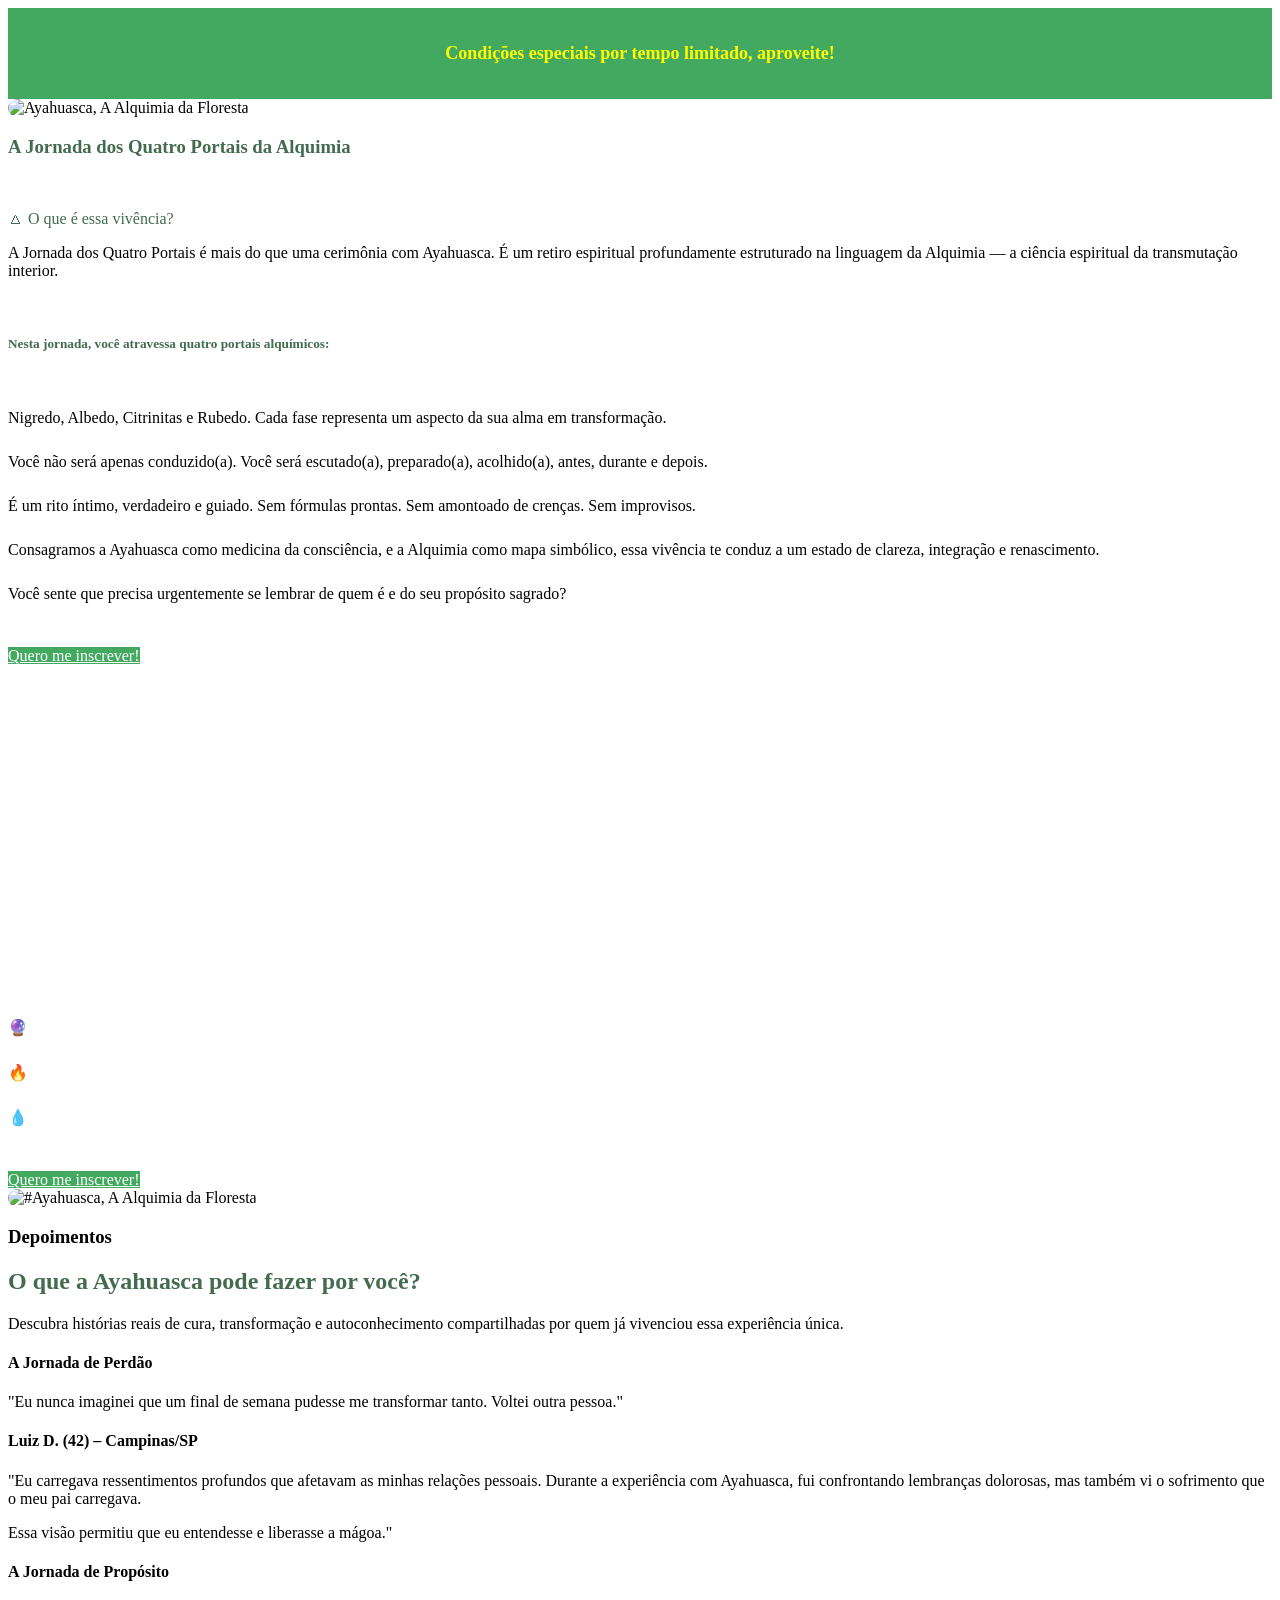
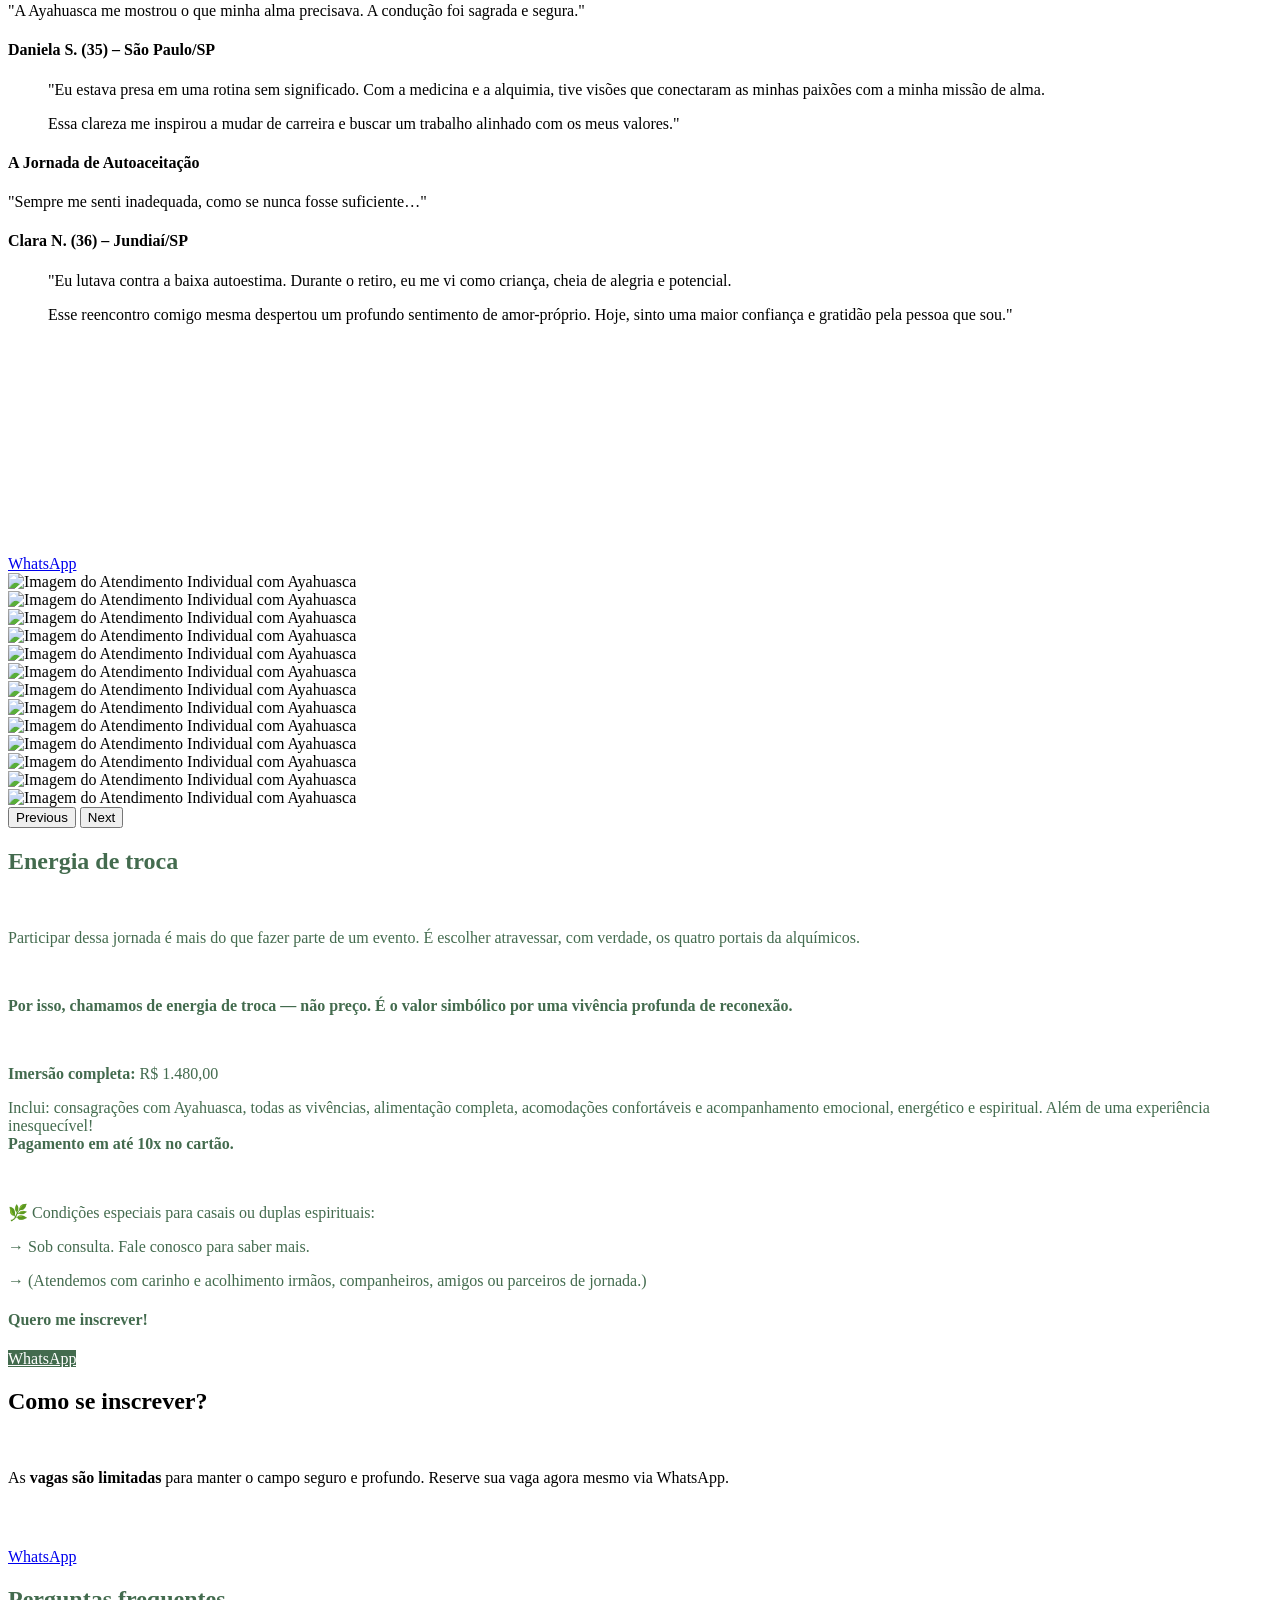
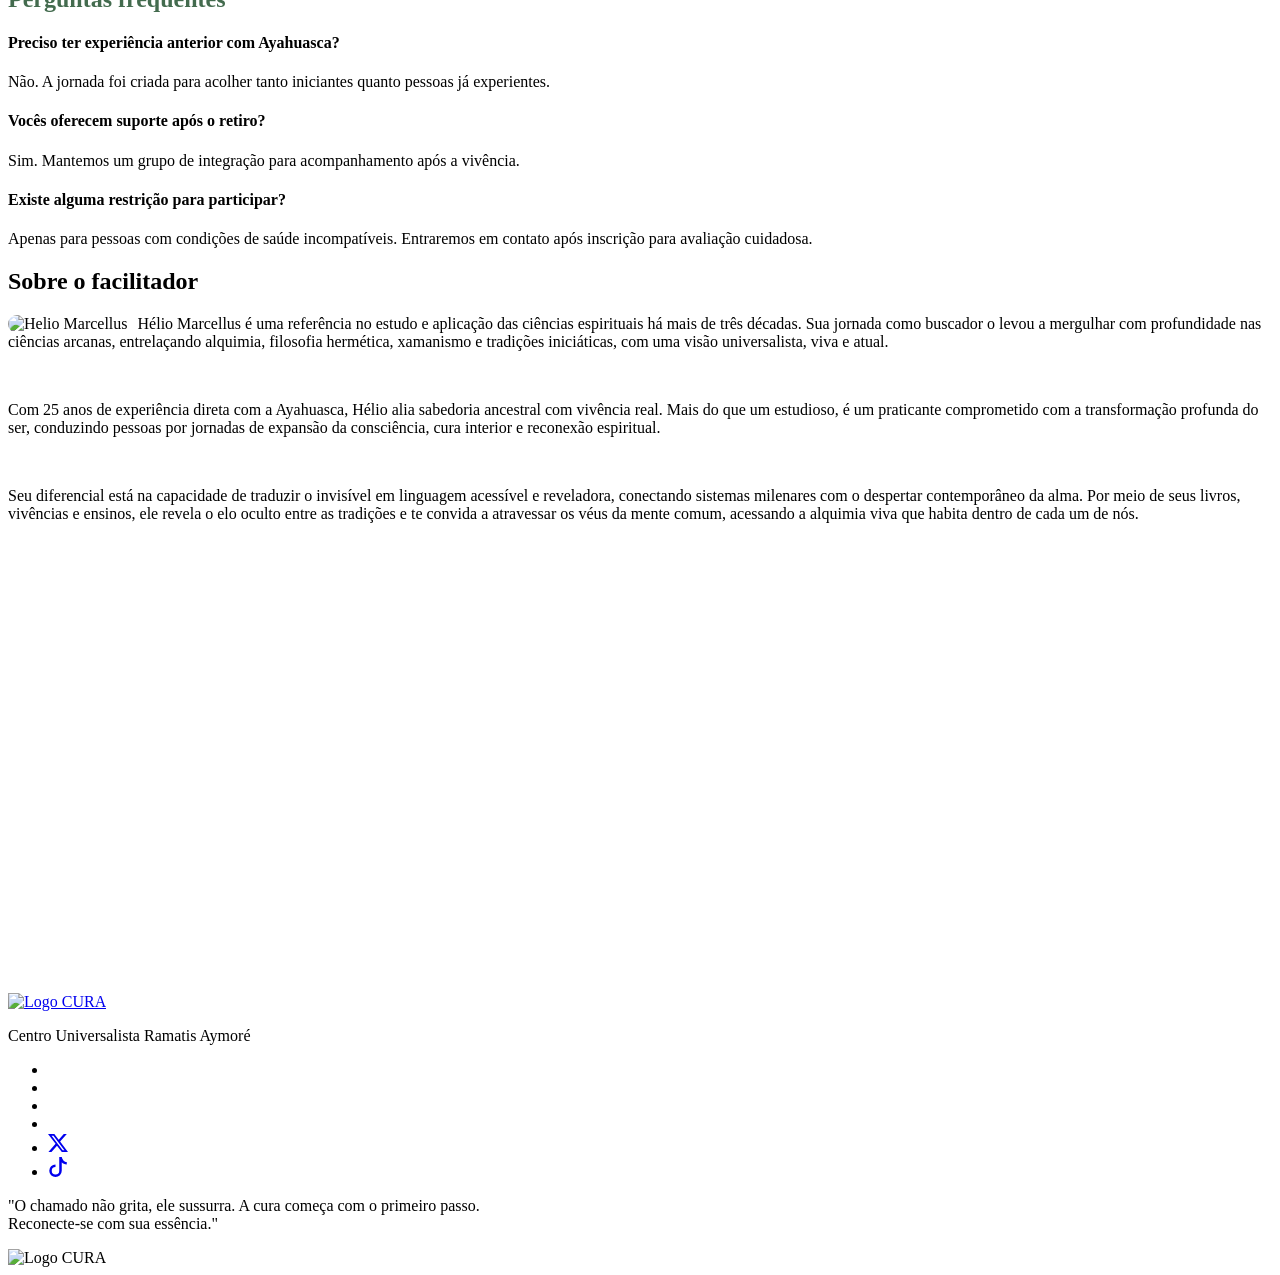
==== ayahuasca-retiro-espiritual.html @ 6e2c1a0d "Add files via upload" ====
<!DOCTYPE html>
<html class="no-js" lang="zxx">

<head>
    <meta charset="utf-8" />
    <meta http-equiv="x-ua-compatible" content="ie=edge" />
    <title>Ayahuasca | A Jornada dos Quatro Portais da Alquimia – Retiro Espiritual com Ayahuasca</title>
    <meta name="description"
        content="Ayahuasca | A Jornada dos Quatro Portais da Alquimia – Retiro Espiritual com Ayahuasca">
    <meta name="google-site-verification" content="yQWKBa59wOINhasr2r6CUK8NOKJN7Av8TUHRrqQOMSo" />
    <meta name="viewport" content="width=device-width, initial-scale=1" />
    <meta name="keywords" content="Ayahuasca, Alquimia" />
    <meta name="viewport" content="width=device-width, initial-scale=1" />
    <link rel="shortcut icon" type="image/x-icon" href="assets/images/favicon.svg" />
    <!-- Produto: Livro Ayahuasca - A Alquimia da Floresta (com todos os dados aprimorados) -->
    <script type="application/ld+json">
        {
          "@context": "https://schema.org",
          "@type": "Product",
          "name": "A Jornada dos Quatro Portais da Alquimia",
          "image": "https://ayahuascacura.com.br/assets/images/ayahuasca/retiro4.png",
          "description": "Retiro espiritual - A Jornada com a Ayahuasca e os Quatro Portais da Alquimia.",
          "brand": {
            "@type": "Brand",
            "name": "CURA - Centro Universalista Ramatis Aymoré"
          },
          "offers": {
            "@type": "Offer",
            "url": "https://ayahuascacura.com.br/ayahuasca-retiro-espiritual",
            "priceCurrency": "BRL",
            "price": 1.480,
            "priceValidUntil": "2025-12-31",
            "itemCondition": "https://schema.org/NewCondition",
            "availability": "https://schema.org/InStock",
            "shippingDetails": {
              "@type": "OfferShippingDetails",
              "shippingDestination": {
                "@type": "DefinedRegion",
                "addressCountry": {
                  "@type": "Country",
                  "name": "BR"
                }
              },
              "deliveryTime": {
                "@type": "ShippingDeliveryTime",
                "handlingTime": {
                  "@type": "QuantitativeValue",
                  "minValue": 1,
                  "maxValue": 2,
                  "unitCode": "d"
                },
                "transitTime": {
                  "@type": "QuantitativeValue",
                  "minValue": 2,
                  "maxValue": 7,
                  "unitCode": "d"
                }
              },
              "shippingRate": {
                "@type": "MonetaryAmount",
                "value": 0,
                "currency": "BRL"
              }
            },
            "hasMerchantReturnPolicy": {
              "@type": "MerchantReturnPolicy",
              "returnPolicyCategory": "https://schema.org/MerchantReturnFiniteReturnWindow",
              "applicableCountry": {
                "@type": "Country",
                "name": "BR"
              },
              "merchantReturnDays": 7,
              "returnMethod": "ReturnByMail",
              "returnFees": "FreeReturn"
            }
          },
          "aggregateRating": {
            "@type": "AggregateRating",
            "ratingValue": "4.8",
            "reviewCount": 35
          },
          "review": [
            {
              "@type": "Review",
              "author": {
                "@type": "Person",
                "name": "Helio Marcellus"
              },
              "datePublished": "2025-03-01",
              "reviewRating": {
                "@type": "Rating",
                "ratingValue": 5
              },
              "reviewBody": "A Jornada dos Quatro Portais da Alquimia."
            },
            {
              "@type": "Review",
              "author": {
                "@type": "Person",
                "name": "Maria Oliveira"
              },
              "datePublished": "2025-02-28",
              "reviewRating": {
                "@type": "Rating",
                "ratingValue": 4
              },
              "reviewBody": "Eu nunca imaginei que um final de semana pudesse me transformar tanto. Voltei outra pessoa."
            }
          ]
        }
        </script>

    <!-- ========================= CSS here ========================= -->
    <link rel="stylesheet" href="assets/css/bootstrap.min.css" />
    <link rel="stylesheet" href="assets/css/LineIcons.2.0.css" />
    <link rel="stylesheet" href="assets/css/animate.css" />
    <link rel="stylesheet" href="assets/css/tiny-slider.css" />
    <link rel="stylesheet" href="assets/css/glightbox.min.css" />
    <link rel="stylesheet" href="assets/css/main.css" />
</head>

<body>
    <!--[if lte IE 9]>
      <p class="browserupgrade">
        You are using an <strong>outdated</strong> browser. Please
        <a href="https://browsehappy.com/">upgrade your browser</a> to improve
        your experience and security.
      </p>
    <![endif]-->

    <!-- Preloader -->
    <!-- <div class="preloader">
        <div class="preloader-inner">
            <div class="preloader-icon">
                <span></span>
                <span></span>
            </div>
        </div>
    </div> -->
    <!-- /End Preloader -->

    <!-- End Hero Area -->
    <section id="Bem-vindos" class="features top"
        style="min-width: 100%; padding: 20px 0 20px 0; text-align: center; background-color: #43a960;">
        <h1 style="font-size: 18px; font-weight: bold; color: yellow;">Condições especiais por tempo limitado, aproveite!
        </h1>
    </section>
    <section id="livro" class="features section">
        <div class="container">
            <div class="row align-items-center">
                <div class="col-lg-5 col-md-12 col-12">
                    <div class="hero-image wow fadeInRight" style="border-radius: 10px;" data-wow-delay=".4s">
                        <img src="assets/images/ayahuasca/retiro4.png" style="border-radius: 10px;" alt="Ayahuasca, A Alquimia da Floresta">
                    </div>
                </div>
                <div class="col-lg-7 col-md-12 col-12 slider">
                    <div class="hero-content">
                        <h3 class="wow fadeInLeft" data-wow-delay=".4s" style="color: #436B4E;">A Jornada dos Quatro Portais da Alquimia</h3>
                        <br>
                        <p class="wow fadeInUp" data-wow-delay=".6s" style="color: #436B4E;">🜂 O que é essa vivência?</p>
                        <p class="wow fadeInUp" data-wow-delay=".2s">A Jornada dos Quatro Portais é mais do que uma cerimônia com Ayahuasca.
É um retiro espiritual profundamente estruturado na linguagem da Alquimia — a ciência espiritual da transmutação interior.</p>

                        <br>
                        <h5 class="wow zoomIn" data-wow-delay=".2s" style="color: #436B4E;">Nesta jornada, você atravessa quatro portais alquímicos:</h5>
                        <br>
                        <p class="wow fadeInUp" data-wow-delay=".2s" style="padding-bottom: 10px;">Nigredo, Albedo, Citrinitas e Rubedo. Cada fase representa um aspecto da sua alma em transformação.
                        </p>
                        <p class="wow fadeInUp" data-wow-delay=".2s" style="padding-bottom: 10px;">Você não será apenas conduzido(a).
Você será escutado(a), preparado(a), acolhido(a), antes, durante e depois.</p>
                        <p class="wow fadeInUp" data-wow-delay=".2s" style="padding-bottom: 10px;">É um rito íntimo, verdadeiro e guiado.
Sem fórmulas prontas. Sem amontoado de crenças. Sem improvisos.</p>
                        <p class="wow fadeInUp" data-wow-delay=".2s" style="padding-bottom: 10px;">Consagramos a Ayahuasca como medicina da consciência,
e a Alquimia como mapa simbólico,
essa vivência te conduz a um estado de clareza, integração e renascimento.</p>
                        <p class="wow fadeInUp" data-wow-delay=".2s" style="padding-bottom: 10px;">Você sente que precisa urgentemente se lembrar de quem é e do seu propósito sagrado?</p>
                        <br>
                        <a class="contact-button wow fadeInUp" href="https://api.whatsapp.com/send?phone=5511990206945" target="_blank"
                            style="min-width: 250px; margin: 0 auto; text-align: center; color: #ffffff; background-color: #43a960;">Quero
                            me inscrever!
                        </a>
                    </div>
                </div>
            </div>
        </div>
    </section>

    <section id="atendimento" class="our-achievement section">
        <div class="container" style="margin-top: -75px;">
            <div class="row align-items-center">
                <!-- Texto Persuasivo -->
                <div class="col-lg-5 col-md-12 col-12">
                    <div class="content" style="text-align: left; color: #ffffff!important"><br>
                        <h5 class="wow zoomIn" data-wow-delay=".2s" style="color: #ffffff;">Para quem é essa jornada?</h5>
                        <br>
                        <p class="wow fadeInUp">Para quem busca mais do que um retiro espiritual, mas uma travessia real. 
                            Essa jornada é para você que deseja curar, silenciar, recordar e renascer. </p>
                        <br>
                        <p class="wow fadeInUp">Mas também é para você que talvez esteja apenas cansado(a), sem clareza, carregando algo que não sabe mais como sustentar.</p>
                        <br>
                        <p class="wow fadeInUp">Não importa se é sua primeira experiência com a medicina ou se você já trilha esse caminho.</p>
                        <br>
                        <p class="wow fadeInUp">O que importa é a verdade do seu coração agora, aquele chamado que não se cala, aquela sensação de que a floresta tem algo a lhe dizer.</p>
                        <br>
                        <p class="wow fadeInUp" data-wow-delay=".4s" style="padding-bottom: 10px;"><strong>O que será vivido?</strong></p>
                        <p class="wow fadeInUp" data-wow-delay=".4s" style="padding-bottom: 10px;"><strong>🔮 Sexta à noite:</strong> Chegada, ambientação e abertura do campo sagrado.</p>
                        <p class="wow fadeInUp" data-wow-delay=".4s" style="padding-bottom: 10px;"><strong>🔥 Sábado:</strong> Palestras vivenciais, consagração com Ayahuasca, rituais alquímicos</p>
                        <p class="wow fadeInUp" data-wow-delay=".5s" style="padding-bottom: 10px;"><strong>💧 Domingo:</strong> vivência de integração e encerramento</p>
                        <br>
                        <a class="contact-button wow fadeInUp" href="https://api.whatsapp.com/send?phone=5511990206945" target="_blank"
                            style="min-width: 250px; margin: 0 auto; text-align: center; color: #ffffff; background-color: #43a960;">Quero
                            me inscrever!
                        </a>
                    </div>
                </div>

                <!-- Imagem Impactante -->
                <div class="slider col-lg-7 col-md-12 col-12">
                    <div class="wow fadeInRight tns" style="direction: ltr" data-wow-delay=".8s">

                        <div class="hero-image wow fadeInRight" data-wow-delay=".4s">
                            <img src="assets/images/ayahuasca/retiro2.png"
                                alt="#Ayahuasca, A Alquimia da Floresta" style="border-radius: 10px;" style="max-width: 70%;">
                        </div>

                    </div>
                </div>
            </div>
    </section>

    <!-- Start Pricing Table Area -->
    <section id="depoimentos" class="pricing-table section">
        <div class="container">
            <div class="row">
                <div class="col-12">
                    <div class="section-title">
                        <h3 class="wow zoomIn" data-wow-delay=".2s">Depoimentos</h3>
                        <h2 class="wow fadeInUp" data-wow-delay=".4s" style="text-transform: none; color: #436B4E;">O
                            que a Ayahuasca pode fazer por você?</h2>
                        <p class="wow fadeInUp" data-wow-delay=".6s">Descubra histórias reais de cura, transformação e
                            autoconhecimento compartilhadas por quem já vivenciou essa experiência única.</p>
                    </div>
                </div>
            </div>
            <div class="row">
                <div class="col-lg-4 col-md-6 col-12">
                    <!-- Single Table -->
                    <div class="single-table wow fadeInUp" data-wow-delay=".4s">
                        <!-- Table Head -->
                        <div class="table-head">
                            <h4 class="title">A Jornada de Perdão</h4>
                            <p>"Eu nunca imaginei que um final de semana pudesse me transformar tanto. Voltei outra pessoa."</p>
                        </div>
                        <!-- End Table Head -->
                        <!-- Start Table Content -->
                        <div class="table-content">
                            <h4 class="middle-title">Luiz D. (42) – Campinas/SP</h4>
                            <!-- Table List -->
                            <p>"Eu carregava ressentimentos profundos que afetavam as minhas relações pessoais.
                                Durante a experiência com Ayahuasca, fui confrontando lembranças
                                dolorosas, mas também vi o sofrimento que o meu pai carregava.</p>
                            <p>Essa visão permitiu que eu entendesse e liberasse a mágoa."</p>
                            <!-- End Table List -->
                        </div>
                        <!-- End Table Content -->
                    </div>
                    <!-- End Single Table-->
                </div>
                <div class="col-lg-4 col-md-6 col-12">
                    <!-- Single Table -->
                    <div class="single-table wow fadeInUp" data-wow-delay=".6s">
                        <!-- Table Head -->
                        <div class="table-head">
                            <h4 class="title">A Jornada de Propósito</h4>
                            <p>"A Ayahuasca me mostrou o que minha alma precisava. A condução foi sagrada e segura."</p>
                        </div>
                        <!-- End Table Head -->
                        <!-- Start Table Content -->
                        <div class="table-content">
                            <h4 class="middle-title">Daniela S. (35) – São Paulo/SP</h4>
                            <!-- Table List -->
                            <ul class="table-list">
                                <p>"Eu estava presa em uma rotina sem significado. Com a medicina e a alquimia, tive visões que conectaram as minhas paixões com a minha missão de alma.</p>
                                <p>Essa clareza me inspirou a mudar de carreira e buscar um trabalho alinhado com os meus
                                    valores."</p>
                            </ul>
                            <!-- End Table List -->
                        </div>
                        <!-- End Table Content -->
                    </div>
                    <!-- End Single Table-->
                </div>
                <div class="col-lg-4 col-md-6 col-12">
                    <!-- Single Table -->
                    <div class="single-table wow fadeInUp" data-wow-delay=".8s">
                        <!-- Table Head -->
                        <div class="table-head">
                            <h4 class="title">A Jornada de Autoaceitação</h4>
                            <p>"Sempre me senti inadequada, como se nunca fosse suficiente…"</p>
                        </div>
                        <!-- End Table Head -->
                        <!-- Start Table Content -->
                        <div class="table-content">
                            <h4 class="middle-title">Clara N. (36) – Jundiaí/SP</h4>
                            <!-- Table List -->
                            <ul class="table-list">
                                <p>"Eu lutava contra a baixa autoestima. Durante o retiro, eu me vi
                                    como criança, cheia de alegria e potencial.</p>
                                <p>Esse reencontro comigo mesma despertou um profundo sentimento de amor-próprio. Hoje,
                                    sinto uma maior confiança e gratidão pela pessoa que sou."</p>
                            </ul>
                            <!-- End Table List -->
                        </div>
                        <!-- End Table Content -->
                    </div>
                    <!-- End Single Table-->
                </div>
            </div>
        </div>
    </section>
    <!--/ End Pricing Table Area -->

    <!-- Start Call To Action Area -->
    <section id="atendimento" class="our-achievement section">
        <div class="container">
            <div class="row align-items-center">
                <!-- Texto Persuasivo -->
                <div class="col-lg-5 col-md-12 col-12">
                    <div class="content" style="text-align: left;">
                        <h2 class="wow fadeInLeft" data-wow-delay=".4s" style="color: #ffffff!important;">O Lugar</h2>
                        <br>
                        <p class="wow fadeInLeft" data-wow-delay=".6s" style="color: #ffffff!important;">
                            Situado na região de Cotia, cerca de 40 minutos de São Paulo, Nosso retiro acontece em um espaço seguro, natural e acolhedor, rodeado de mata preservada, com estrutura simples e sagrada. Alimentação vegetariana, acomodações acolhedoras e silêncio respeitado.
                        </p>
                        <br>
                        <div class="single-achievement wow fadeInUp" data-wow-delay=".8s" style="text-align: left;">
                            <h4 style="color: #ffffff;">Quero
                            me inscrever!</h4>
                            <a class="contact-button wow fadeInUp"
                                href="https://api.whatsapp.com/send?phone=5511990206945" target="_blank">WhatsApp</a>
                        </div>
                        <!-- <a href="https://api.whatsapp.com/send?phone=5511990206945" class="btn btn-primary btn-lg">Agende Sua Sessão Agora</a> -->
                    </div>
                </div>

                <!-- Imagem Impactante -->
                <div class="slider col-lg-7 col-md-12 col-12">
                    <div class="wow fadeInRight tns" style="direction: ltr" data-wow-delay=".8s">

                        <div id="bootstrap-gallery-carousel" class="carousel slide">
                            <div class="carousel-inner" style="border-radius: 12px;">
                                <div class="carousel-item active">
                                    <img src="./assets/images/ayahuasca/sitio2.jpg"
                                        class="d-block w-100 lg-item"
                                        alt="Imagem do Atendimento Individual com Ayahuasca">
                                </div>
                                <div class="carousel-item">
                                    <img src="./assets/images/ayahuasca/sitio4.jpg"
                                        class="d-block w-100 lg-item"
                                        alt="Imagem do Atendimento Individual com Ayahuasca">
                                </div>
                                <div class="carousel-item">
                                    <img src="./assets/images/ayahuasca/sitio5.jpg"
                                        class="d-block w-100 lg-item"
                                        alt="Imagem do Atendimento Individual com Ayahuasca">
                                </div>
                                <div class="carousel-item">
                                    <img src="./assets/images/ayahuasca/sitio6.jpg"
                                        class="d-block w-100 lg-item"
                                        alt="Imagem do Atendimento Individual com Ayahuasca">
                                </div>
                                <div class="carousel-item">
                                    <img src="./assets/images/ayahuasca/sitio9.jpg"
                                        class="d-block w-100 lg-item"
                                        alt="Imagem do Atendimento Individual com Ayahuasca">
                                </div>
                                <div class="carousel-item">
                                    <img src="./assets/images/ayahuasca/sitio10.jpg"
                                        class="d-block w-100 lg-item"
                                        alt="Imagem do Atendimento Individual com Ayahuasca">
                                </div>
                                <div class="carousel-item">
                                    <img src="./assets/images/ayahuasca/sitio11.jpg"
                                        class="d-block w-100 lg-item"
                                        alt="Imagem do Atendimento Individual com Ayahuasca">
                                </div>
                                <div class="carousel-item">
                                    <img src="./assets/images/ayahuasca/sitio12.jpg"
                                        class="d-block w-100 lg-item"
                                        alt="Imagem do Atendimento Individual com Ayahuasca">
                                </div>
                                <div class="carousel-item">
                                    <img src="./assets/images/ayahuasca/sitio13.jpg"
                                        class="d-block w-100 lg-item"
                                        alt="Imagem do Atendimento Individual com Ayahuasca">
                                </div>
                                <div class="carousel-item">
                                    <img src="./assets/images/ayahuasca/sitio19.jpg"
                                        class="d-block w-100 lg-item"
                                        alt="Imagem do Atendimento Individual com Ayahuasca">
                                </div>
                                <div class="carousel-item">
                                    <img src="./assets/images/ayahuasca/sitio20.jpg"
                                        class="d-block w-100 lg-item"
                                        alt="Imagem do Atendimento Individual com Ayahuasca">
                                </div>
                                <div class="carousel-item">
                                    <img src="./assets/images/ayahuasca/sitio21.jpg"
                                        class="d-block w-100 lg-item"
                                        alt="Imagem do Atendimento Individual com Ayahuasca">
                                </div>
                                <div class="carousel-item">
                                    <img src="./assets/images/ayahuasca/sitio22.jpg"
                                        class="d-block w-100 lg-item"
                                        alt="Imagem do Atendimento Individual com Ayahuasca">
                                </div>
                            </div>
                            <button class="carousel-control-prev" type="button"
                                data-bs-target="#bootstrap-gallery-carousel" data-bs-slide="prev">
                                <span class="carousel-control-prev-icon" aria-hidden="true"></span>
                                <span class="visually-hidden">Previous</span>
                            </button>
                            <button class="carousel-control-next" type="button"
                                data-bs-target="#bootstrap-gallery-carousel" data-bs-slide="next">
                                <span class="carousel-control-next-icon" aria-hidden="true"></span>
                                <span class="visually-hidden">Next</span>
                            </button>
                        </div>
                    </div>
                </div>
            </div>
    </section>
    <!-- End Call To Action Area -->

    
    <!-- Start Achievement Area -->
    <section class="our-achievement section" style="background-color: #ffffff; color: #436B4E!important;">
        <div class="container">
            <div class="row">
                <div class="col-lg-10 offset-lg-1 col-md-12 col-12">
                    <div class="title">
                        <h2 style="color: #436B4E!important;">Energia de troca</h2>
                        <br>
                        <p style="text-align: left; color: #436B4E!important;">Participar dessa jornada é mais do que fazer parte de um evento.
                        É escolher atravessar, com verdade, os quatro portais da alquímicos.</p>
                        <br>
                        <p style="text-align: left; color: #436B4E!important;"><strong>Por isso, chamamos de energia de troca — não preço.
                        É o valor simbólico por uma vivência profunda de reconexão.</strong></p>
                        <br>
                        <p style="text-align: left; color: #436B4E!important;"><strong>Imersão completa:</strong> R$ 1.480,00</p>
                        <p style="text-align: left; color: #436B4E!important;">Inclui: consagrações com Ayahuasca, todas as vivências, alimentação completa, acomodações confortáveis e acompanhamento emocional, energético e espiritual. Além de uma experiência inesquecível!<br>
                        <strong>Pagamento em até 10x no cartão.</strong></p>
                        <br>
                        <p style="text-align: left; color: #436B4E!important;">🌿 Condições especiais para casais ou duplas espirituais:</p>
                        <p style="text-align: left; color: #436B4E!important;">→ Sob consulta. Fale conosco para saber mais.</p>
                        <p style="text-align: left; color: #436B4E!important;">→ (Atendemos com carinho e acolhimento irmãos, companheiros, amigos ou parceiros de jornada.)</p>
                    </div>
                </div>
            </div>
            <div class="row">
                <div class="col-lg-8 offset-lg-2 col-md-12 col-12">
                    <div class="row">
                        <div class="col-lg-2 col-md-4 col-12">
                        </div>
                        <div class="col-lg-8 col-md-4 col-12">
                            <div class="single-achievement wow fadeInUp" data-wow-delay=".4s">
                                <h4 style="color: #436B4E;">Quero
                            me inscrever!</h4>
                                <a class="contact-button wow fadeInUp" style="background-color: #436B4E; color: #ffffff!important;"
                                    href="https://api.whatsapp.com/send?phone=5511990206945"
                                    target="_blank">WhatsApp</a>
                            </div>
                        </div>
                        <div class="col-lg-2 col-md-4 col-12">
                        </div>
                    </div>
                </div>
            </div>
        </div>
    </section>

    
    <!-- Start Achievement Area -->
    <section class="our-achievement section">
        <div class="container">
            <div class="row">
                <div class="col-lg-10 offset-lg-1 col-md-12 col-12">
                    <div class="title">
                        <h2>Como se inscrever?</h2>
                        <br>
                        <p>As <strong>vagas são limitadas</strong> para manter o campo seguro e profundo. Reserve sua vaga agora mesmo via WhatsApp.</p>
                    </div>
                </div>
            </div>
            <div class="row">
                <div class="col-lg-8 offset-lg-2 col-md-12 col-12">
                    <div class="row">
                        <div class="col-lg-2 col-md-4 col-12">
                        </div>
                        <div class="col-lg-8 col-md-4 col-12">
                            <div class="single-achievement wow fadeInUp" data-wow-delay=".4s">
                                <h4 style="color: #ffffff;">Quero me inscrever agora!</h4>
                                <a class="contact-button wow fadeInUp"
                                    href="https://api.whatsapp.com/send?phone=5511990206945"
                                    target="_blank">WhatsApp</a>
                            </div>
                        </div>
                        <div class="col-lg-2 col-md-4 col-12">
                        </div>
                    </div>
                </div>
            </div>
        </div>
    </section>

    <!-- Start Pricing Table Area -->
    <section id="depoimentos" class="pricing-table section">
        <div class="container">
            <div class="row">
                <div class="col-12">
                    <div class="section-title">
                        <h2 class="wow fadeInUp" data-wow-delay=".4s" style="text-transform: none; color: #436B4E;">Perguntas frequentes</h2>
                    </div>
                </div>
            </div>
            <div class="row">
                <div class="col-lg-4 col-md-6 col-12">
                    <!-- Single Table -->
                    <div class="single-table wow fadeInUp" data-wow-delay=".4s">
                        <!-- Table Head -->
                        <div class="table-head">
                            <h4 class="title">Preciso ter experiência anterior com Ayahuasca?</h4>
                            <p>Não. A jornada foi criada para acolher tanto iniciantes quanto pessoas já experientes.</p>
                        </div>
                        <!-- End Table Head -->
                    </div>
                    <!-- End Single Table-->
                </div>
                <div class="col-lg-4 col-md-6 col-12">
                    <!-- Single Table -->
                    <div class="single-table wow fadeInUp" data-wow-delay=".6s">
                        <!-- Table Head -->
                        <div class="table-head">
                            <h4 class="title">Vocês oferecem suporte após o retiro?</h4>
                            <p>Sim. Mantemos um grupo de integração para acompanhamento após a vivência.</p>
                        </div>
                        <!-- End Table Head -->
                    </div>
                    <!-- End Single Table-->
                </div>
                <div class="col-lg-4 col-md-6 col-12">
                    <!-- Single Table -->
                    <div class="single-table wow fadeInUp" data-wow-delay=".8s" style="max-height: 200px!important;">
                        <!-- Table Head -->
                        <div class="table-head">
                            <h4 class="title">Existe alguma restrição para participar?</h4>
                            <p>Apenas para pessoas com condições de saúde incompatíveis. Entraremos em contato após inscrição para avaliação cuidadosa.</p>
                        </div>
                        <!-- End Table Head -->
                    </div>
                    <!-- End Single Table-->
                </div>
            </div>
        </div>
    </section>
    <!--/ End Pricing Table Area -->

    

    <!-- Start Achievement Area -->
    <section class="our-achievement section">
        <div class="container">
            <div class="row">
                <div class="col-lg-10 offset-lg-1 col-md-12 col-12">
                    <div class="title">
                        <h2 class="wow fadeInUp" data-wow-delay=".2s">Sobre o facilitador</h2>
                        <p class="wow fadeInUp" data-wow-delay=".4s" style="text-align: left;"><img
                                src="assets/images/ayahuasca/sessao-ayahuasca-grupo10.png" style="max-width: 23%; padding-right: 10px; float: left; border-radius: 10px;"
                                alt="Helio Marcellus"> Hélio Marcellus é uma referência no estudo e aplicação das ciências espirituais há mais de três décadas. Sua jornada como buscador o levou a mergulhar com profundidade nas ciências arcanas, entrelaçando alquimia, filosofia hermética, xamanismo e tradições iniciáticas, com uma visão universalista, viva e atual.</p>
                            
                            <br>
                            <p class="wow fadeInUp" data-wow-delay=".4s" style="text-align: left;">Com 25 anos de experiência direta com a Ayahuasca, Hélio alia sabedoria ancestral com
                            vivência real. Mais do que um estudioso, é um praticante comprometido com a transformação profunda do ser, conduzindo pessoas por jornadas de expansão da consciência, cura interior e 
                            reconexão espiritual.</p>
                            
                            <br>
                            <p class="wow fadeInUp" data-wow-delay=".4s" style="text-align: left;">Seu diferencial está na capacidade de traduzir o invisível em linguagem acessível e
                            reveladora, conectando sistemas milenares com o despertar contemporâneo da alma. Por meio
                            de seus livros, vivências e ensinos, ele revela o elo oculto entre as tradições e te convida a 
                            atravessar os véus da mente comum, acessando a alquimia viva que habita dentro de
                            cada um de nós.</p>
                    </div>
                </div>
            </div>
        </div>
    </section>

    <iframe 
  src="https://www.google.com/maps/embed?pb=!1m18!1m12!1m3!1d3656.3787062807824!2d-46.8587333!3d-23.5889746!2m3!1f0!2f0!3f0!3m2!1i1024!2i768!4f13.1!3m3!1m2!1s0x94cf02a04bb858b5%3A0x3e87f65d9f7b6b87!2sR.%20Nilo%2C%2012%20-%20Ch%C3%A1cara%20Represinha%2C%20Cotia%20-%20SP%2C%2006717-710!5e0!3m2!1spt-BR!2sbr!4v1717522342505!5m2!1spt-BR!2sbr" 
  width="100%" 
  height="450" 
  style="border:0;" 
  allowfullscreen="" 
  loading="lazy" 
  referrerpolicy="no-referrer-when-downgrade">
</iframe>

    <!-- Start Footer Area -->
    <footer class="footer">
        <!-- Start Footer Top -->
        <div class="footer-top">
            <div class="container">
                <div class="row">
                    <div class="col-lg-4 col-md-4 col-12">
                        <!-- Single Widget -->
                        <div class="single-footer f-about">
                            <div class="logo">
                                <a href="index.html">
                                    <img src="assets/images/logo/white-logo.svg" alt="Logo CURA">
                                </a>
                            </div>
                            <p>Centro Universalista Ramatis Aymoré</p>
                            <ul class="social">
                                <li><a href="https://www.facebook.com/profile.php?id=61567346652976" target="_blank"
                                        alt="Siga-nos no Facebook!"><i class="lni lni-facebook-filled"></i></a></li>
                                <li><a href="https://www.instagram.com/cura.ayahuasca/" target="_blank"
                                        alt="Siga-nos no Instagram!"><i class="lni lni-instagram"></i></a></li>
                                <li><a href="https://www.youtube.com/@Cura.Ayahuasca" target="_blank"><i
                                            class="lni lni-youtube"></i></a></li>
                                <li><a href="https://br.pinterest.com/AyahuascaAlquimia" target="_blank"><i
                                            class="lni lni-pinterest"></i></a></li>
                                <li>
                                    <a href="https://x.com/AYAHUASCA__CURA" target="_blank" title="X (Twitter)">
                                        <!-- Ícone do X (Twitter) via SVG -->
                                        <svg xmlns="http://www.w3.org/2000/svg" width="20" height="20"
                                            fill="currentColor" viewBox="0 0 16 16">
                                            <path
                                                d="M12.6.75h2.454l-5.36 6.142L16 15.25h-4.937l-3.867-5.07-4.425 5.07H.316l5.733-6.57L0 .75h5.063l3.495 4.633L12.601.75Zm-.86 13.028h1.36L4.323 2.145H2.865z" />
                                        </svg>
                                    </a>
                                </li>
                                <li>
                                    <a href="https://www.tiktok.com/@ayahuasca_cura" target="_blank" title="TikTok">
                                        <!-- Ícone do TikTok via SVG -->
                                        <svg xmlns="http://www.w3.org/2000/svg" width="20" height="20"
                                            fill="currentColor" viewBox="0 0 16 16">
                                            <path
                                                d="M9 0h1.98c.144.715.54 1.617 1.235 2.512C12.895 3.389 13.797 4 15 4v2c-1.753 0-3.07-.814-4-1.829V11a5 5 0 1 1-5-5v2a3 3 0 1 0 3 3z" />
                                        </svg>
                                    </a>
                                </li>
                            </ul>
                            <p class="copyright-text">"O chamado não grita, ele sussurra. A cura começa com o primeiro passo. <br />Reconecte-se com sua
                                essência."
                            </p>
                        </div>
                        <!-- End Single Widget -->
                    </div>
                    <div class="col-lg-8 col-md-8 col-12">
                        <div class="row">
                            <div class="col-lg-3 col-md-6 col-12">
                                <!-- Single Widget -->
                                <div class="single-footer f-link">
                                </div>
                                <!-- End Single Widget -->
                            </div>
                            <div class="col-lg-3 col-md-6 col-12">
                                <!-- Single Widget -->
                                <div class="single-footer f-link">
                                </div>
                                <!-- End Single Widget -->
                            </div>
                            <div class="col-lg-3 col-md-6 col-12">
                                <!-- Single Widget -->
                                <div class="single-footer f-link">
                                </div>
                                <!-- End Single Widget -->
                            </div>
                            <div class="col-lg-3 col-md-6 col-12">
                                <!-- Single Widget -->
                                <div class="single-footer f-link">
                                    <div class="hero-image wow fadeInRight" data-wow-delay=".4s">
                                        <img src="assets/images/ayahuasca/LogoCURA.webp" alt="Logo CURA">
                                    </div>
                                </div>
                                <!-- End Single Widget -->
                            </div>
                        </div>
                    </div>
                </div>
            </div>
        </div>
        <!--/ End Footer Top -->
    </footer>
    <!--/ End Footer Area -->

    <!-- ========================= scroll-top ========================= -->
    <a href="#" class="scroll-top">
        <i class="lni lni-chevron-up"></i>
    </a>

    <!-- ========================= JS here ========================= -->
    <style>
        .carousel-item {
            img {
                max-height: 500px;
            }
        }

        .carousel-control-next-icon {
            color: #436B4E !important;
        }
    </style>
    <script src="assets/js/bootstrap.min.js"></script>
    <script src="assets/js/wow.min.js"></script>
    <script src="assets/js/tiny-slider.js"></script>
    <script src="assets/js/glightbox.min.js"></script>
    <script src="assets/js/count-up.min.js"></script>
    <script src="assets/js/main.js"></script>
    <script type="text/javascript">

        //====== counter up 
        var cu = new counterUp({
            start: 0,
            duration: 2000,
            intvalues: true,
            interval: 100,
            append: " ",
        });
        cu.start();
    </script>

    <script type="text/javascript">
        document.addEventListener('DOMContentLoaded', () => {
            // IDs dos dois carrosséis
            const carousels = [
                { id: 'bootstrap-gallery-carousel' },
                { id: 'bootstrap-gallery-carousel2' },
            ];

            // Inicializar ambos os carrosséis com autoplay
            carousels.forEach(({ id }) => {
                const carouselEl = document.getElementById(id);

                if (carouselEl) {
                    const carouselInstance = new bootstrap.Carousel(carouselEl, {
                        interval: 8000,  // Tempo entre os slides
                        wrap: true,      // Loop contínuo
                        pause: false,    // Não pausar ao passar o mouse
                    });

                    // Garantir que o lightGallery seja inicializado apenas uma vez
                    carouselEl.addEventListener('slide.bs.carousel', () => {
                        const container = carouselEl.querySelector('.carousel-inner');
                        if (!container.dataset.lightGalleryInitialized) {
                            window.lightGallery(container, {
                                plugins: [lgThumbnail],
                                selector: '.lg-item',
                            });
                            container.dataset.lightGalleryInitialized = 'true';
                        }
                    });

                    // Iniciar o autoplay manualmente após um pequeno atraso para ambos
                    setTimeout(() => {
                        carouselInstance.cycle();  // Reforça o autoplay
                    }, 9000);
                }
            });
        });
    </script>
</body>

</html>
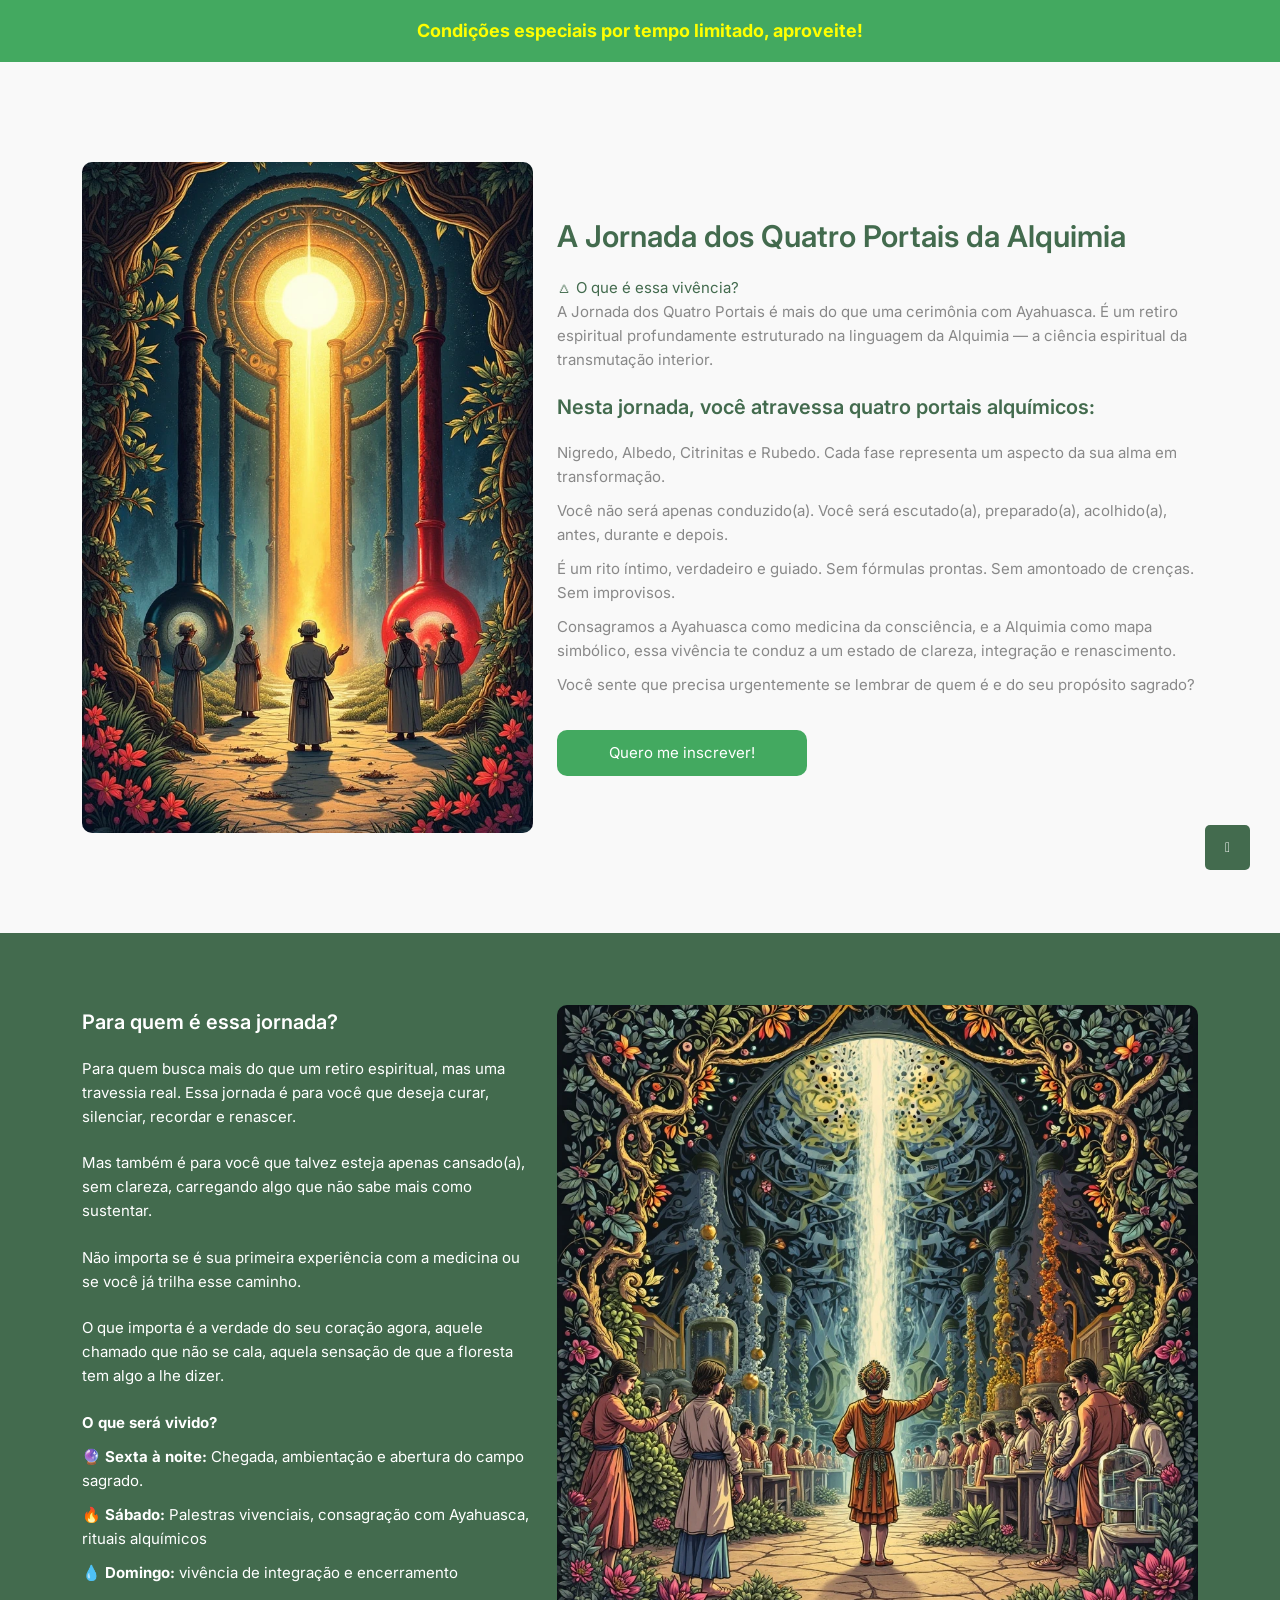
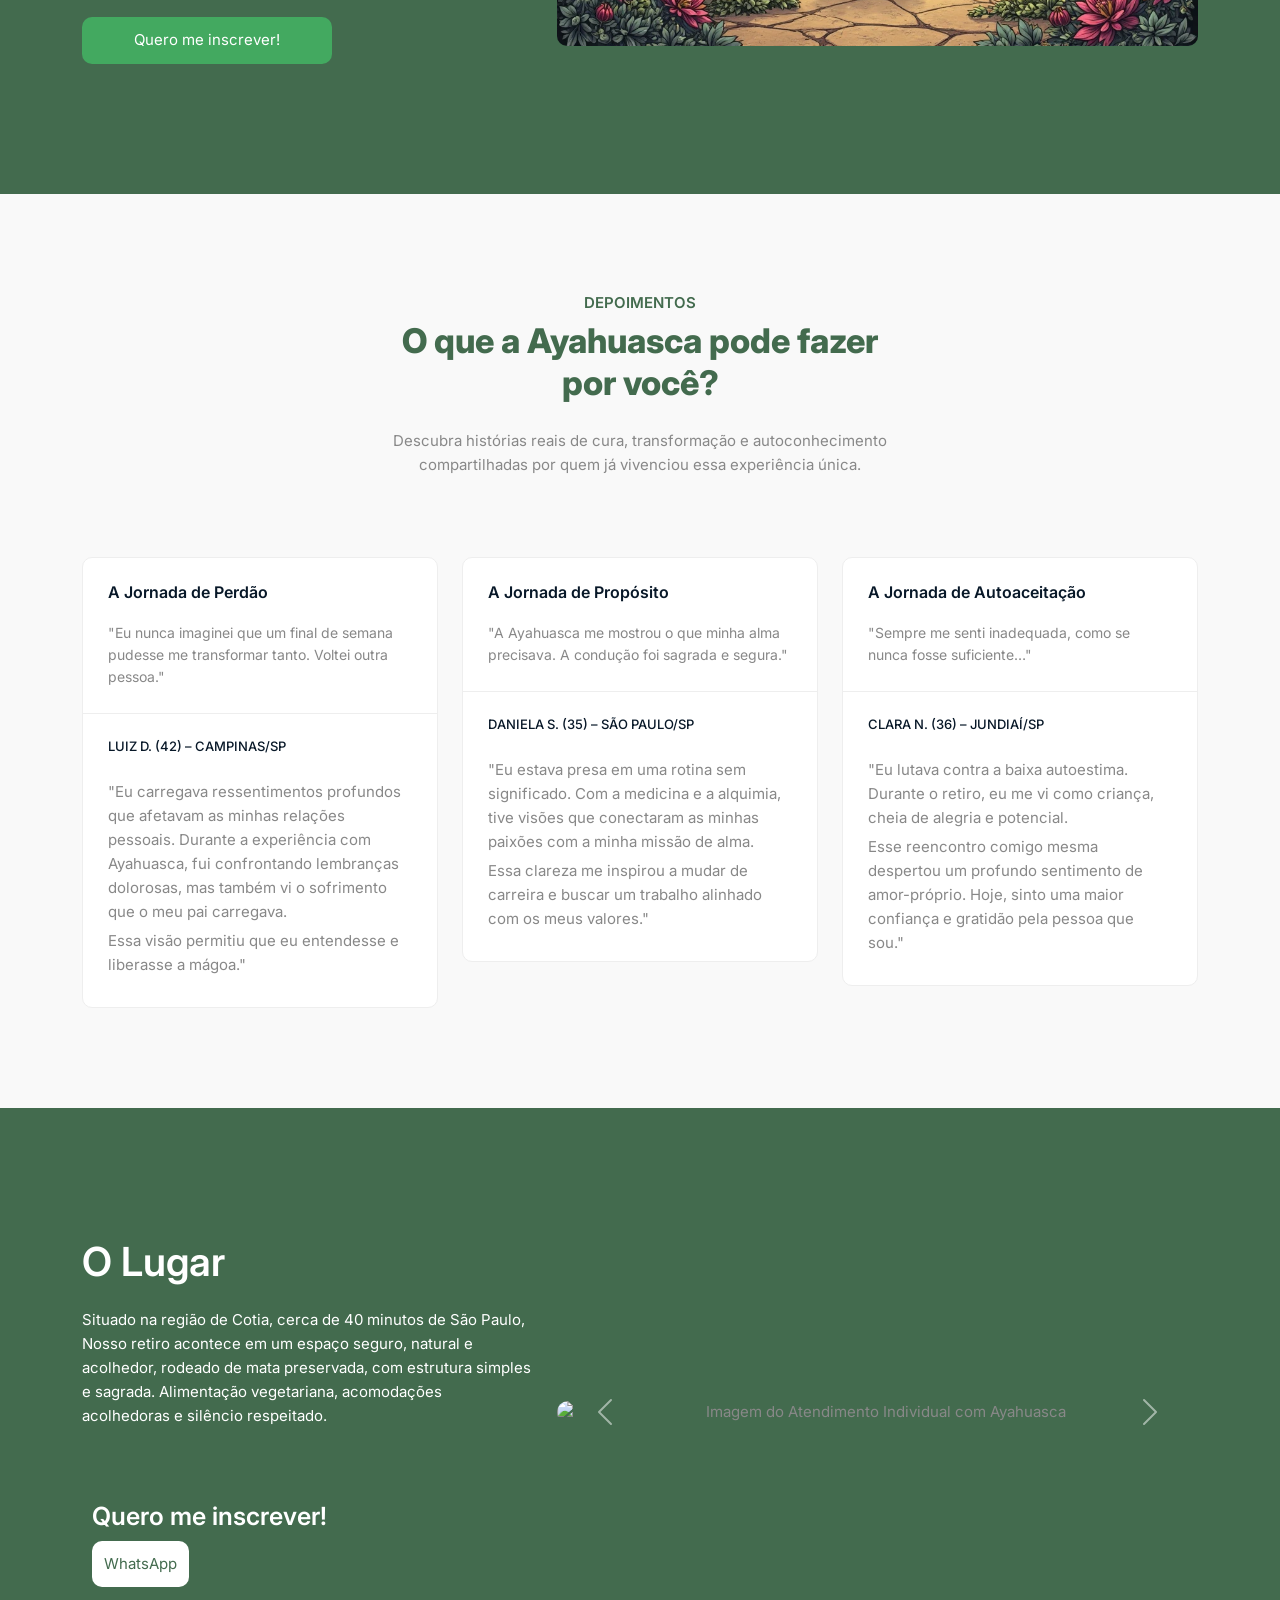
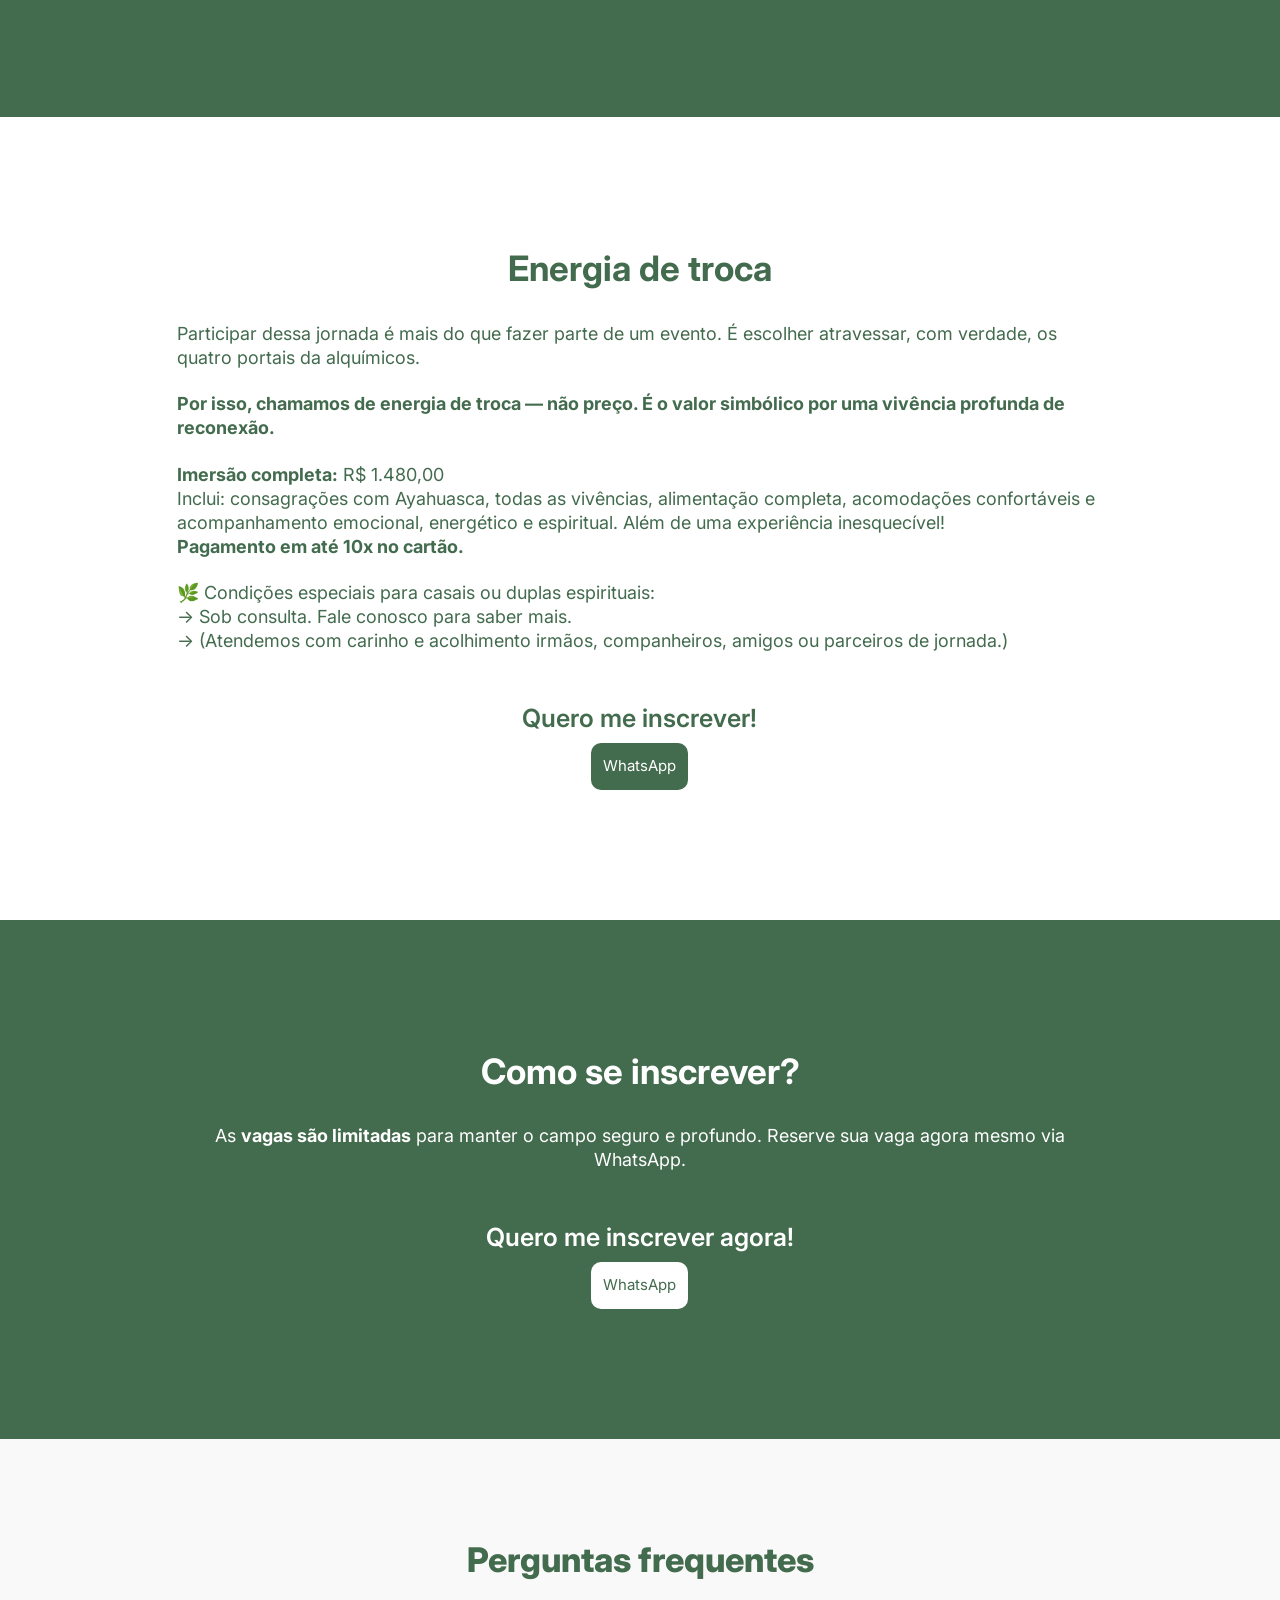
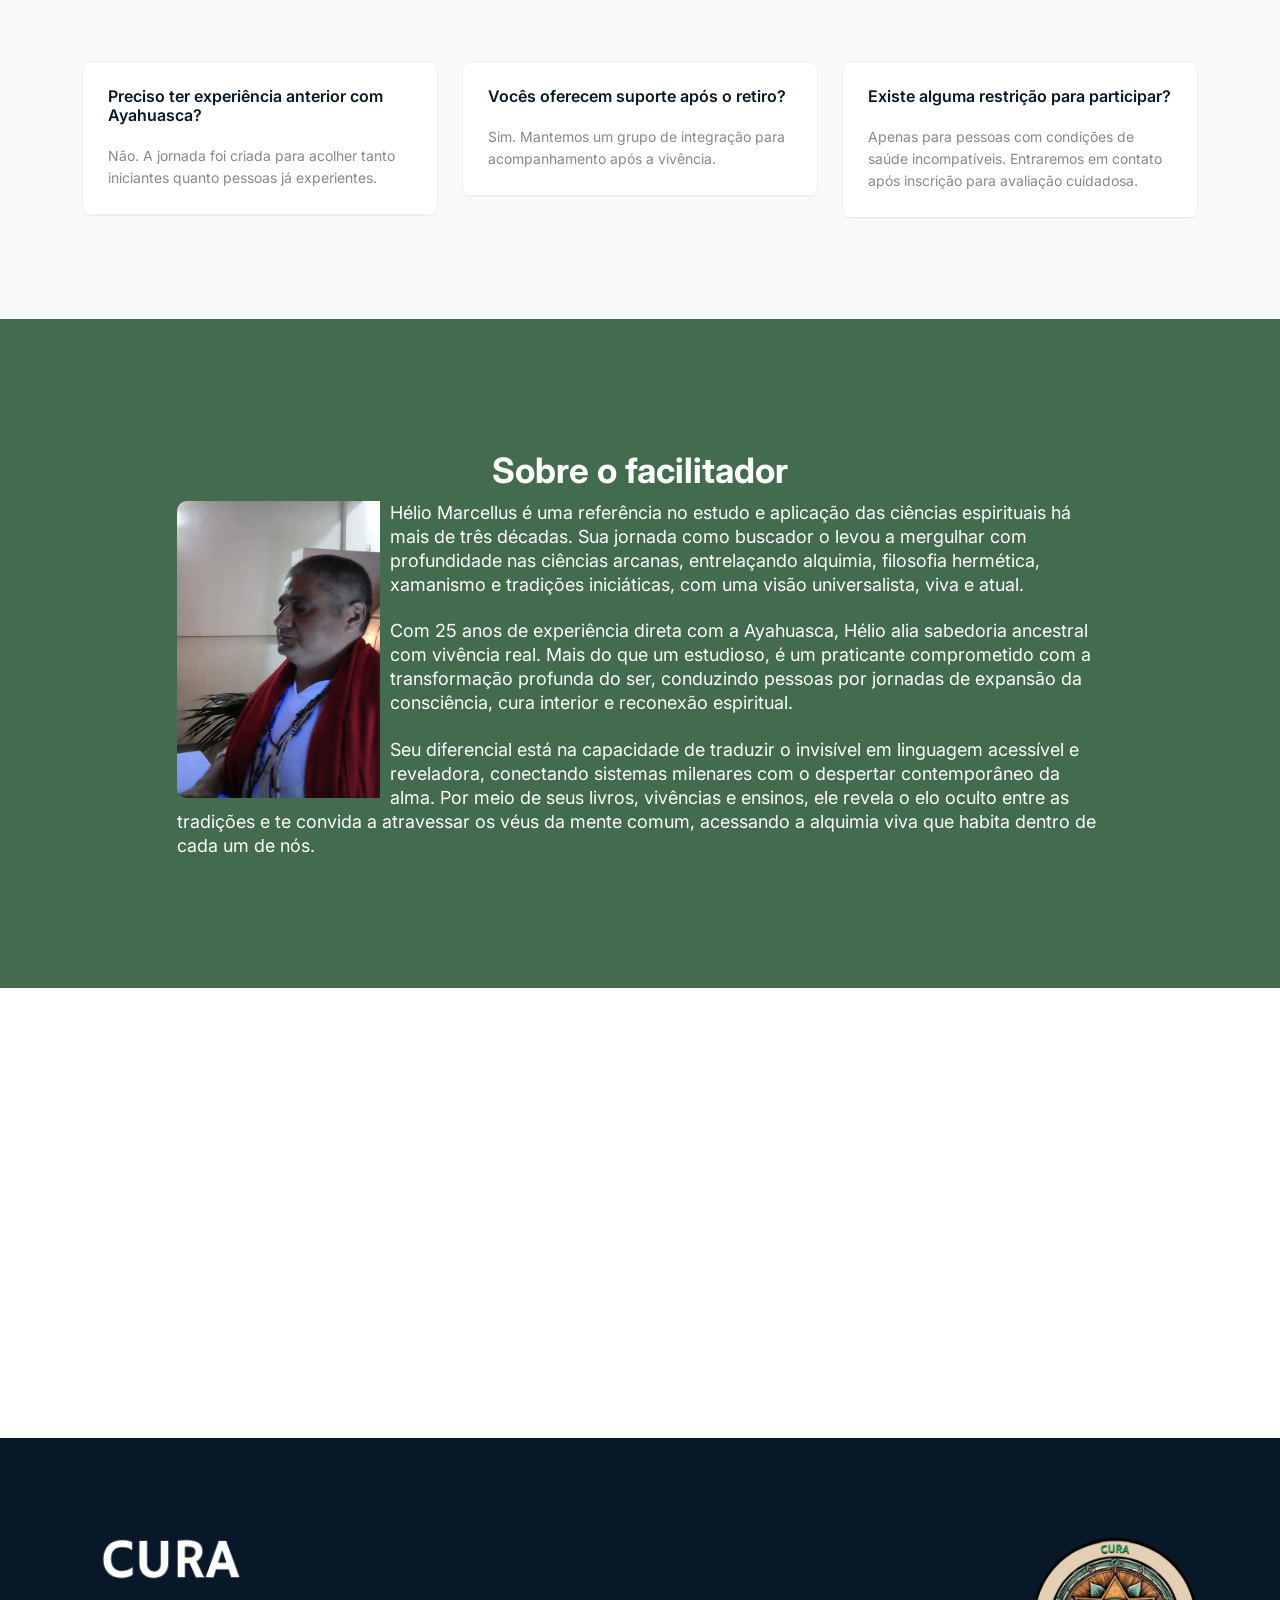
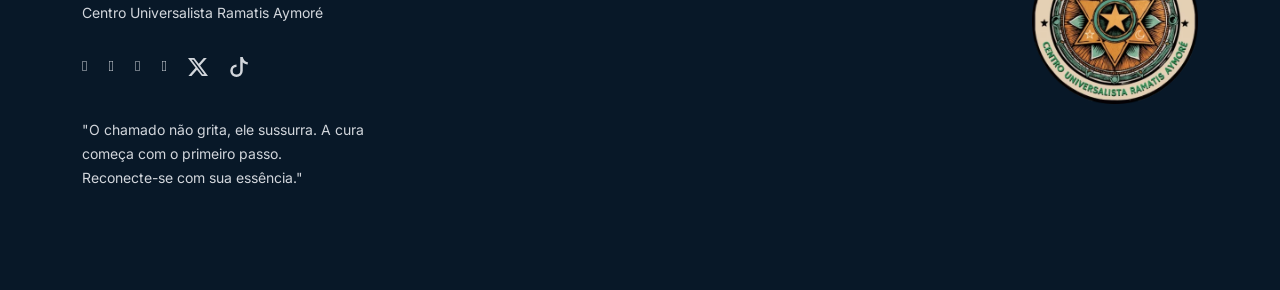
==== commit c18003e2: "Update ayahuasca-retiro-espiritual.html" ====
--- a/ayahuasca-retiro-espiritual.html
+++ b/ayahuasca-retiro-espiritual.html
@@ -175,7 +175,7 @@
 essa vivência te conduz a um estado de clareza, integração e renascimento.</p>
                         <p class="wow fadeInUp" data-wow-delay=".2s" style="padding-bottom: 10px;">Você sente que precisa urgentemente se lembrar de quem é e do seu propósito sagrado?</p>
                         <br>
-                        <a class="contact-button wow fadeInUp" href="https://api.whatsapp.com/send?phone=5511990206945" target="_blank"
+                        <a class="contact-button wow fadeInUp" href="https://api.whatsapp.com/send?phone=5511932502425" target="_blank"
                             style="min-width: 250px; margin: 0 auto; text-align: center; color: #ffffff; background-color: #43a960;">Quero
                             me inscrever!
                         </a>
@@ -337,9 +337,9 @@
                             <h4 style="color: #ffffff;">Quero
                             me inscrever!</h4>
                             <a class="contact-button wow fadeInUp"
-                                href="https://api.whatsapp.com/send?phone=5511990206945" target="_blank">WhatsApp</a>
-                        </div>
-                        <!-- <a href="https://api.whatsapp.com/send?phone=5511990206945" class="btn btn-primary btn-lg">Agende Sua Sessão Agora</a> -->
+                                href="https://api.whatsapp.com/send?phone=5511932502424" target="_blank">WhatsApp</a>
+                        </div>
+                        <!-- <a href="https://api.whatsapp.com/send?phone=5511932502425" class="btn btn-primary btn-lg">Agende Sua Sessão Agora</a> -->
                     </div>
                 </div>
 
@@ -467,7 +467,7 @@
                                 <h4 style="color: #436B4E;">Quero
                             me inscrever!</h4>
                                 <a class="contact-button wow fadeInUp" style="background-color: #436B4E; color: #ffffff!important;"
-                                    href="https://api.whatsapp.com/send?phone=5511990206945"
+                                    href="https://api.whatsapp.com/send?phone=5511932502425"
                                     target="_blank">WhatsApp</a>
                             </div>
                         </div>
@@ -501,7 +501,7 @@
                             <div class="single-achievement wow fadeInUp" data-wow-delay=".4s">
                                 <h4 style="color: #ffffff;">Quero me inscrever agora!</h4>
                                 <a class="contact-button wow fadeInUp"
-                                    href="https://api.whatsapp.com/send?phone=5511990206945"
+                                    href="https://api.whatsapp.com/send?phone=5511932502425"
                                     target="_blank">WhatsApp</a>
                             </div>
                         </div>
@@ -771,4 +771,4 @@
     </script>
 </body>
 
-</html>+</html>
--- a/assets/css/main.css
+++ b/assets/css/main.css
@@ -0,0 +1,3253 @@
+/*======================================
+    Variables
+========================================*/
+/*======================================
+    Normalize CSS
+========================================*/
+@import url("https://fonts.googleapis.com/css2?family=Inter:wght@100;200;300;400;500;600;700;800;900&display=swap");
+html {
+  scroll-behavior: smooth;
+}
+
+body {
+  font-family: "Inter", sans-serif;
+  font-weight: normal;
+  font-style: normal;
+  color: #888;
+  overflow-x: hidden;
+  font-size: 15px;
+}
+
+p {
+  margin: 0;
+  padding: 0;
+  font-size: 15px;
+  line-height: 24px;
+}
+
+* {
+  margin: 0;
+  padding: 0;
+}
+
+.navbar-toggler:focus,
+a:focus,
+input:focus,
+textarea:focus,
+button:focus,
+.btn:focus,
+.btn.focus,
+.btn:not(:disabled):not(.disabled).active,
+.btn:not(:disabled):not(.disabled):active {
+  text-decoration: none;
+  outline: none;
+  outline: none !important;
+  border-color: none !important;
+  -webkit-box-shadow: none !important;
+          box-shadow: none !important;
+}
+
+.form-check-input:checked {
+  background-color: #436B4E;
+  border-color: #6A4F4B;
+}
+
+select {
+  -webkit-writing-mode: horizontal-tb !important;
+  text-rendering: auto;
+  color: #081828;
+  letter-spacing: normal;
+  word-spacing: normal;
+  text-transform: none;
+  text-indent: 0px;
+  text-shadow: none;
+  display: inline-block;
+  text-align: start;
+  -webkit-appearance: menulist;
+     -moz-appearance: menulist;
+          appearance: menulist;
+  -webkit-box-sizing: border-box;
+          box-sizing: border-box;
+  -webkit-box-align: center;
+      -ms-flex-align: center;
+          align-items: center;
+  white-space: pre;
+  -webkit-rtl-ordering: logical;
+  background-color: -internal-light-dark(white, #3b3b3b);
+  cursor: default;
+  margin: 0em;
+  font: 400 14px;
+  border-radius: 0px;
+  border-width: 1px;
+  border-style: solid;
+  border-color: -internal-light-dark(#767676, #858585);
+  -o-border-image: initial;
+     border-image: initial;
+}
+
+span,
+a {
+  display: inline-block;
+  text-decoration: none;
+  transition: all 0.4s ease;
+  -webkit-transition: all 0.4s ease;
+  -moz-transition: all 0.4s ease;
+}
+
+audio,
+canvas,
+iframe,
+img,
+svg,
+video {
+  vertical-align: middle;
+}
+
+img {
+  max-width: 100%;
+}
+
+h1,
+h2,
+h3,
+h4,
+h5,
+h6 {
+  font-weight: 600;
+  margin: 0px;
+  color: #081828;
+}
+
+h1 a,
+h2 a,
+h3 a,
+h4 a,
+h5 a,
+h6 a {
+  color: inherit;
+}
+
+h1 {
+  font-size: 50px;
+}
+
+h2 {
+  font-size: 40px;
+}
+
+h3 {
+  font-size: 30px;
+}
+
+h4 {
+  font-size: 25px;
+}
+
+h5 {
+  font-size: 20px;
+}
+
+h6 {
+  font-size: 16px;
+}
+
+ul,
+ol {
+  margin: 0px;
+  padding: 0px;
+  list-style-type: none;
+}
+
+.mt-5 {
+  margin-top: 5px;
+}
+
+.mt-10 {
+  margin-top: 10px;
+}
+
+.mt-15 {
+  margin-top: 15px;
+}
+
+.mt-20 {
+  margin-top: 20px;
+}
+
+.mt-25 {
+  margin-top: 25px;
+}
+
+.mt-30 {
+  margin-top: 30px;
+}
+
+.mt-35 {
+  margin-top: 35px;
+}
+
+.mt-40 {
+  margin-top: 40px;
+}
+
+.mt-45 {
+  margin-top: 45px;
+}
+
+.mt-50 {
+  margin-top: 50px;
+}
+
+.mt-55 {
+  margin-top: 55px;
+}
+
+.mt-60 {
+  margin-top: 60px;
+}
+
+.mt-65 {
+  margin-top: 65px;
+}
+
+.mt-70 {
+  margin-top: 70px;
+}
+
+.mt-75 {
+  margin-top: 75px;
+}
+
+.mt-80 {
+  margin-top: 80px;
+}
+
+.mt-85 {
+  margin-top: 85px;
+}
+
+.mt-90 {
+  margin-top: 90px;
+}
+
+.mt-95 {
+  margin-top: 95px;
+}
+
+.mt-100 {
+  margin-top: 100px;
+}
+
+.mt-105 {
+  margin-top: 105px;
+}
+
+.mt-110 {
+  margin-top: 110px;
+}
+
+.mt-115 {
+  margin-top: 115px;
+}
+
+.mt-120 {
+  margin-top: 120px;
+}
+
+.mt-125 {
+  margin-top: 125px;
+}
+
+.mt-130 {
+  margin-top: 130px;
+}
+
+.mt-135 {
+  margin-top: 135px;
+}
+
+.mt-140 {
+  margin-top: 140px;
+}
+
+.mt-145 {
+  margin-top: 145px;
+}
+
+.mt-150 {
+  margin-top: 150px;
+}
+
+.mt-155 {
+  margin-top: 155px;
+}
+
+.mt-160 {
+  margin-top: 160px;
+}
+
+.mt-165 {
+  margin-top: 165px;
+}
+
+.mt-170 {
+  margin-top: 170px;
+}
+
+.mt-175 {
+  margin-top: 175px;
+}
+
+.mt-180 {
+  margin-top: 180px;
+}
+
+.mt-185 {
+  margin-top: 185px;
+}
+
+.mt-190 {
+  margin-top: 190px;
+}
+
+.mt-195 {
+  margin-top: 195px;
+}
+
+.mt-200 {
+  margin-top: 200px;
+}
+
+.mt-205 {
+  margin-top: 205px;
+}
+
+.mt-210 {
+  margin-top: 210px;
+}
+
+.mt-215 {
+  margin-top: 215px;
+}
+
+.mt-220 {
+  margin-top: 220px;
+}
+
+.mt-225 {
+  margin-top: 225px;
+}
+
+.mb-5 {
+  margin-bottom: 5px;
+}
+
+.mb-10 {
+  margin-bottom: 10px;
+}
+
+.mb-15 {
+  margin-bottom: 15px;
+}
+
+.mb-20 {
+  margin-bottom: 20px;
+}
+
+.mb-25 {
+  margin-bottom: 25px;
+}
+
+.mb-30 {
+  margin-bottom: 30px;
+}
+
+.mb-35 {
+  margin-bottom: 35px;
+}
+
+.mb-40 {
+  margin-bottom: 40px;
+}
+
+.mb-45 {
+  margin-bottom: 45px;
+}
+
+.mb-50 {
+  margin-bottom: 50px;
+}
+
+.mb-55 {
+  margin-bottom: 55px;
+}
+
+.mb-60 {
+  margin-bottom: 60px;
+}
+
+.mb-65 {
+  margin-bottom: 65px;
+}
+
+.mb-70 {
+  margin-bottom: 70px;
+}
+
+.mb-75 {
+  margin-bottom: 75px;
+}
+
+.mb-80 {
+  margin-bottom: 80px;
+}
+
+.mb-85 {
+  margin-bottom: 85px;
+}
+
+.mb-90 {
+  margin-bottom: 90px;
+}
+
+.mb-95 {
+  margin-bottom: 95px;
+}
+
+.mb-100 {
+  margin-bottom: 100px;
+}
+
+.mb-105 {
+  margin-bottom: 105px;
+}
+
+.mb-110 {
+  margin-bottom: 110px;
+}
+
+.mb-115 {
+  margin-bottom: 115px;
+}
+
+.mb-120 {
+  margin-bottom: 120px;
+}
+
+.mb-125 {
+  margin-bottom: 125px;
+}
+
+.mb-130 {
+  margin-bottom: 130px;
+}
+
+.mb-135 {
+  margin-bottom: 135px;
+}
+
+.mb-140 {
+  margin-bottom: 140px;
+}
+
+.mb-145 {
+  margin-bottom: 145px;
+}
+
+.mb-150 {
+  margin-bottom: 150px;
+}
+
+.mb-155 {
+  margin-bottom: 155px;
+}
+
+.mb-160 {
+  margin-bottom: 160px;
+}
+
+.mb-165 {
+  margin-bottom: 165px;
+}
+
+.mb-170 {
+  margin-bottom: 170px;
+}
+
+.mb-175 {
+  margin-bottom: 175px;
+}
+
+.mb-180 {
+  margin-bottom: 180px;
+}
+
+.mb-185 {
+  margin-bottom: 185px;
+}
+
+.mb-190 {
+  margin-bottom: 190px;
+}
+
+.mb-195 {
+  margin-bottom: 195px;
+}
+
+.mb-200 {
+  margin-bottom: 200px;
+}
+
+.mb-205 {
+  margin-bottom: 205px;
+}
+
+.mb-210 {
+  margin-bottom: 210px;
+}
+
+.mb-215 {
+  margin-bottom: 215px;
+}
+
+.mb-220 {
+  margin-bottom: 220px;
+}
+
+.mb-225 {
+  margin-bottom: 225px;
+}
+
+.pt-5 {
+  padding-top: 5px;
+}
+
+.pt-10 {
+  padding-top: 10px;
+}
+
+.pt-15 {
+  padding-top: 15px;
+}
+
+.pt-20 {
+  padding-top: 20px;
+}
+
+.pt-25 {
+  padding-top: 25px;
+}
+
+.pt-30 {
+  padding-top: 30px;
+}
+
+.pt-35 {
+  padding-top: 35px;
+}
+
+.pt-40 {
+  padding-top: 40px;
+}
+
+.pt-45 {
+  padding-top: 45px;
+}
+
+.pt-50 {
+  padding-top: 50px;
+}
+
+.pt-55 {
+  padding-top: 55px;
+}
+
+.pt-60 {
+  padding-top: 60px;
+}
+
+.pt-65 {
+  padding-top: 65px;
+}
+
+.pt-70 {
+  padding-top: 70px;
+}
+
+.pt-75 {
+  padding-top: 75px;
+}
+
+.pt-80 {
+  padding-top: 80px;
+}
+
+.pt-85 {
+  padding-top: 85px;
+}
+
+.pt-90 {
+  padding-top: 90px;
+}
+
+.pt-95 {
+  padding-top: 95px;
+}
+
+.pt-100 {
+  padding-top: 100px;
+}
+
+.pt-105 {
+  padding-top: 105px;
+}
+
+.pt-110 {
+  padding-top: 110px;
+}
+
+.pt-115 {
+  padding-top: 115px;
+}
+
+.pt-120 {
+  padding-top: 120px;
+}
+
+.pt-125 {
+  padding-top: 125px;
+}
+
+.pt-130 {
+  padding-top: 130px;
+}
+
+.pt-135 {
+  padding-top: 135px;
+}
+
+.pt-140 {
+  padding-top: 140px;
+}
+
+.pt-145 {
+  padding-top: 145px;
+}
+
+.pt-150 {
+  padding-top: 150px;
+}
+
+.pt-155 {
+  padding-top: 155px;
+}
+
+.pt-160 {
+  padding-top: 160px;
+}
+
+.pt-165 {
+  padding-top: 165px;
+}
+
+.pt-170 {
+  padding-top: 170px;
+}
+
+.pt-175 {
+  padding-top: 175px;
+}
+
+.pt-180 {
+  padding-top: 180px;
+}
+
+.pt-185 {
+  padding-top: 185px;
+}
+
+.pt-190 {
+  padding-top: 190px;
+}
+
+.pt-195 {
+  padding-top: 195px;
+}
+
+.pt-200 {
+  padding-top: 200px;
+}
+
+.pt-205 {
+  padding-top: 205px;
+}
+
+.pt-210 {
+  padding-top: 210px;
+}
+
+.pt-215 {
+  padding-top: 215px;
+}
+
+.pt-220 {
+  padding-top: 220px;
+}
+
+.pt-225 {
+  padding-top: 225px;
+}
+
+.pb-5 {
+  padding-bottom: 5px;
+}
+
+.pb-10 {
+  padding-bottom: 10px;
+}
+
+.pb-15 {
+  padding-bottom: 15px;
+}
+
+.pb-20 {
+  padding-bottom: 20px;
+}
+
+.pb-25 {
+  padding-bottom: 25px;
+}
+
+.pb-30 {
+  padding-bottom: 30px;
+}
+
+.pb-35 {
+  padding-bottom: 35px;
+}
+
+.pb-40 {
+  padding-bottom: 40px;
+}
+
+.pb-45 {
+  padding-bottom: 45px;
+}
+
+.pb-50 {
+  padding-bottom: 50px;
+}
+
+.pb-55 {
+  padding-bottom: 55px;
+}
+
+.pb-60 {
+  padding-bottom: 60px;
+}
+
+.pb-65 {
+  padding-bottom: 65px;
+}
+
+.pb-70 {
+  padding-bottom: 70px;
+}
+
+.pb-75 {
+  padding-bottom: 75px;
+}
+
+.pb-80 {
+  padding-bottom: 80px;
+}
+
+.pb-85 {
+  padding-bottom: 85px;
+}
+
+.pb-90 {
+  padding-bottom: 90px;
+}
+
+.pb-95 {
+  padding-bottom: 95px;
+}
+
+.pb-100 {
+  padding-bottom: 100px;
+}
+
+.pb-105 {
+  padding-bottom: 105px;
+}
+
+.pb-110 {
+  padding-bottom: 110px;
+}
+
+.pb-115 {
+  padding-bottom: 115px;
+}
+
+.pb-120 {
+  padding-bottom: 120px;
+}
+
+.pb-125 {
+  padding-bottom: 125px;
+}
+
+.pb-130 {
+  padding-bottom: 130px;
+}
+
+.pb-135 {
+  padding-bottom: 135px;
+}
+
+.pb-140 {
+  padding-bottom: 140px;
+}
+
+.pb-145 {
+  padding-bottom: 145px;
+}
+
+.pb-150 {
+  padding-bottom: 150px;
+}
+
+.pb-155 {
+  padding-bottom: 155px;
+}
+
+.pb-160 {
+  padding-bottom: 160px;
+}
+
+.pb-165 {
+  padding-bottom: 165px;
+}
+
+.pb-170 {
+  padding-bottom: 170px;
+}
+
+.pb-175 {
+  padding-bottom: 175px;
+}
+
+.pb-180 {
+  padding-bottom: 180px;
+}
+
+.pb-185 {
+  padding-bottom: 185px;
+}
+
+.pb-190 {
+  padding-bottom: 190px;
+}
+
+.pb-195 {
+  padding-bottom: 195px;
+}
+
+.pb-200 {
+  padding-bottom: 200px;
+}
+
+.pb-205 {
+  padding-bottom: 205px;
+}
+
+.pb-210 {
+  padding-bottom: 210px;
+}
+
+.pb-215 {
+  padding-bottom: 215px;
+}
+
+.pb-220 {
+  padding-bottom: 220px;
+}
+
+.pb-225 {
+  padding-bottom: 225px;
+}
+
+.img-bg {
+  background-position: center center;
+  background-size: cover;
+  background-repeat: no-repeat;
+  width: 100%;
+  height: 100%;
+}
+
+@media only screen and (min-width: 480px) and (max-width: 767px) {
+  .container {
+    width: 450px;
+  }
+  
+  .slider {
+    margin-top: 20px!important;
+  }
+}
+
+/* Bread Crumbs */
+.breadcrumbs {
+  position: relative;
+  padding-bottom: 100px;
+  padding-top: 180px;
+  z-index: 2;
+  text-align: left;
+  background-color: #436B4E;
+}
+
+@media only screen and (min-width: 768px) and (max-width: 991px) {
+  .breadcrumbs {
+    padding-bottom: 60px;
+    padding-top: 120px;
+  }
+  
+  .slider {
+    margin-top: 20px!important;
+  }
+}
+
+@media (max-width: 767px) {
+  .breadcrumbs {
+    padding-bottom: 60px;
+    padding-top: 120px;
+  }
+  
+  .slider {
+    margin-top: 20px!important;
+  }
+}
+
+.breadcrumbs .breadcrumbs-content {
+  position: relative;
+  text-align: center;
+}
+
+.breadcrumbs .breadcrumbs-content .page-title {
+  font-size: 32px;
+  color: #fff;
+  font-weight: 700;
+  position: relative;
+  line-height: 50px;
+}
+
+@media only screen and (min-width: 768px) and (max-width: 991px) {
+  .breadcrumbs .breadcrumbs-content .page-title {
+    font-size: 28px;
+    line-height: 42px;
+  }
+  
+  .slider {
+    margin-top: 20px!important;
+  }
+}
+
+@media (max-width: 767px) {
+  .breadcrumbs .breadcrumbs-content .page-title {
+    font-size: 25px;
+    line-height: 38px;
+  }
+  
+  .slider {
+    margin-top: 20px!important;
+  }
+}
+
+.breadcrumbs .breadcrumbs-content .breadcrumb-nav {
+  background: transparent;
+  border-radius: 0;
+  margin-bottom: 0;
+  padding: 0;
+  display: inline-block;
+}
+
+.breadcrumbs .breadcrumb-nav {
+  text-align: center;
+  margin-top: 15px;
+}
+
+@media only screen and (min-width: 768px) and (max-width: 991px) {
+  .breadcrumbs .breadcrumb-nav {
+    margin-top: 10px;
+  }
+  
+  .slider {
+    margin-top: 20px!important;
+  }
+}
+
+@media (max-width: 767px) {
+  .breadcrumbs .breadcrumb-nav {
+    margin-top: 8px;
+  }
+  
+  .slider {
+    margin-top: 20px!important;
+  }
+}
+
+.breadcrumbs .breadcrumb-nav li {
+  display: inline-block;
+  position: relative;
+  padding-right: 15px;
+  margin-right: 15px;
+  text-transform: capitalize;
+}
+
+.breadcrumbs .breadcrumb-nav li:after {
+  content: "\ea5c";
+  font-family: lineIcons;
+  font-size: 10px;
+  position: absolute;
+  top: 4px;
+  right: -7px;
+}
+
+.breadcrumbs .breadcrumb-nav li:last-child {
+  margin: 0;
+  padding: 0;
+}
+
+.breadcrumbs .breadcrumb-nav li:last-child::after {
+  display: none;
+}
+
+.breadcrumbs .breadcrumb-nav li,
+.breadcrumbs .breadcrumb-nav li a {
+  color: #fff;
+  font-size: 14px;
+  font-weight: 500;
+}
+
+.breadcrumbs .breadcrumb-nav li a {
+  position: relative;
+}
+
+.breadcrumbs .breadcrumb-nav li a:hover {
+  text-decoration: underline;
+}
+
+.section {
+  padding-top: 100px;
+  padding-bottom: 100px;
+  position: relative;
+}
+
+@media only screen and (min-width: 768px) and (max-width: 991px) {
+  .section {
+    padding-top: 60px;
+    padding-bottom: 60px;
+  }
+}
+
+@media (max-width: 767px) {
+  .section {
+    padding-top: 50px;
+    padding-bottom: 50px;
+  }
+  
+  .slider {
+    margin-top: 20px!important;
+  }
+}
+
+/* Section Title */
+.section-title {
+  text-align: center;
+  margin-bottom: 80px;
+  padding: 0 300px;
+  position: relative;
+  z-index: 5;
+}
+
+.section-title h3 {
+  font-size: 15px;
+  font-weight: 600;
+  display: block;
+  margin-bottom: 8px;
+  color: #436B4E;
+  text-transform: uppercase;
+}
+
+.section-title h2 {
+  font-size: 34px;
+  margin-bottom: 25px;
+  line-height: 42px;
+  text-transform: capitalize;
+  position: relative;
+  font-weight: 800;
+}
+
+.section-title p {
+  font-size: 15px;
+}
+
+@media only screen and (min-width: 992px) and (max-width: 1199px) {
+  .section-title {
+    padding: 0px 200px;
+    margin-bottom: 70px;
+  }
+  
+  .slider {
+    margin-top: 20px!important;
+  }
+}
+
+@media only screen and (min-width: 768px) and (max-width: 991px) {
+  .section-title {
+    padding: 0px 20px;
+    margin-bottom: 70px;
+  }
+  .section-title h3 {
+    font-size: 14px;
+  }
+  .section-title h2 {
+    font-size: 24px;
+    line-height: 32px;
+    margin-bottom: 20px;
+  }
+  .section-title p {
+    font-size: 14px;
+  }
+  
+  .slider {
+    margin-top: 20px!important;
+  }
+}
+
+@media (max-width: 767px) {
+  .section-title {
+    padding: 0px 10px;
+    margin-bottom: 60px;
+  }
+  .section-title h3 {
+    font-size: 14px;
+  }
+  .section-title h2 {
+    font-size: 20px;
+    line-height: 30px;
+    margin-bottom: 18px;
+  }
+  .section-title p {
+    font-size: 14px;
+  }
+  
+  .slider {
+    margin-top: 20px!important;
+  }
+}
+
+.section-title.align-right {
+  padding: 0;
+  padding-left: 600px;
+}
+
+.section-title.align-right h2:before {
+  display: none;
+}
+
+.section-title.align-right h2:after {
+  position: absolute;
+  right: 0;
+  bottom: -1px;
+  height: 2px;
+  width: 50px;
+  background: #436B4E;
+  content: "";
+}
+
+.section-title.align-left {
+  padding: 0;
+  padding-right: 600px;
+}
+
+.section-title.align-left h2:before {
+  left: 0;
+  margin-left: 0;
+}
+
+/* One Click Scrool Top Button*/
+.scroll-top {
+  width: 45px;
+  height: 45px;
+  line-height: 45px;
+  background: #436B4E;
+  display: -webkit-box;
+  display: -ms-flexbox;
+  display: flex;
+  -webkit-box-pack: center;
+      -ms-flex-pack: center;
+          justify-content: center;
+  -webkit-box-align: center;
+      -ms-flex-align: center;
+          align-items: center;
+  font-size: 14px;
+  color: #fff !important;
+  position: fixed;
+  bottom: 30px;
+  right: 30px;
+  z-index: 9;
+  cursor: pointer;
+  -webkit-transition: all .3s ease-out 0s;
+  transition: all .3s ease-out 0s;
+  border-radius: 5px;
+}
+
+.scroll-top:hover {
+  -webkit-box-shadow: 0 1rem 3rem rgba(35, 38, 45, 0.15) !important;
+  box-shadow: 0 1rem 3rem rgba(35, 38, 45, 0.15) !important;
+  -webkit-transform: translate3d(0, -5px, 0);
+  transform: translate3d(0, -5px, 0);
+  background-color: #081828;
+}
+
+/* Overlay */
+.overlay {
+  position: relative;
+  z-index: 1;
+}
+
+.overlay::before {
+  position: absolute;
+  top: 0;
+  left: 0;
+  width: 100%;
+  height: 100%;
+  opacity: 0.4;
+  background: #081828;
+  content: "";
+  -webkit-transition: all 0.4s ease;
+  transition: all 0.4s ease;
+  z-index: -1;
+}
+
+/* Pagination CSS */
+.pagination {
+  text-align: left;
+  margin: 40px 0 0 0;
+  display: block;
+}
+
+.pagination.center {
+  text-align: center;
+}
+
+.pagination.right {
+  text-align: right;
+}
+
+.pagination.left {
+  text-align: left;
+}
+
+.pagination .pagination-list {
+  display: inline-block;
+  overflow: hidden;
+}
+
+.pagination .pagination-list li {
+  margin-right: 5px;
+  display: inline-block;
+  margin-top: 10px;
+}
+
+.pagination .pagination-list li:last-child {
+  margin-right: 0px;
+}
+
+.pagination .pagination-list li a {
+  background: #fff;
+  color: #081828;
+  font-weight: 400;
+  font-size: 14px;
+  border-radius: 5px;
+  padding: 8px 20px;
+  text-align: center;
+  border: 1px solid #eee;
+}
+
+.pagination .pagination-list li.active a,
+.pagination .pagination-list li:hover a {
+  background: #436B4E;
+  color: #fff;
+  border-color: transparent;
+}
+
+.pagination .pagination-list li a i {
+  font-size: 13px;
+}
+
+.blog-grids.pagination {
+  margin-top: 50px;
+  text-align: center;
+}
+
+.button .btn {
+  display: inline-block;
+  text-transform: capitalize;
+  font-size: 15px;
+  font-weight: 600;
+  padding: 13px 30px;
+  background-color: #436B4E;
+  color: #fff;
+  border: none;
+  -webkit-transition: 0.2s;
+  transition: 0.2s;
+  border-radius: 5px;
+  position: relative;
+  z-index: 1;
+  margin-right: 7px;
+  overflow: hidden;
+}
+
+@media only screen and (min-width: 768px) and (max-width: 991px) {
+  .button .btn {
+    padding: 12px 25px;
+    font-size: 14px;
+    font-weight: 500;
+  }
+  
+  .slider {
+    margin-top: 20px!important;
+  }
+}
+
+@media (max-width: 767px) {
+  .button .btn {
+    padding: 12px 25px;
+    font-size: 14px;
+    font-weight: 500;
+  }
+  
+  .slider {
+    margin-top: 20px!important;
+  }
+}
+
+.button .btn i {
+  display: inline-block;
+  margin-right: 5px;
+}
+
+.button .btn:last-child {
+  margin: 0;
+}
+
+.button .btn:hover {
+  color: #fff;
+  background-color: #081828;
+  -webkit-box-shadow: 0px 4px 4px #0000000f;
+          box-shadow: 0px 4px 4px #0000000f;
+}
+
+.button .btn-alt {
+  color: #fff !important;
+  background: transparent !important;
+  border: 2px solid #fff;
+  padding: 11px 30px;
+}
+
+@media only screen and (min-width: 768px) and (max-width: 991px) {
+  .button .btn-alt {
+    padding: 10px 30px;
+  }
+  
+  .slider {
+    margin-top: 20px!important;
+  }
+}
+
+@media (max-width: 767px) {
+  .button .btn-alt {
+    padding: 10px 30px;
+  }
+  
+  .slider {
+    margin-top: 20px!important;
+  }
+}
+
+.button .btn-alt:hover {
+  background-color: #fff !important;
+  color: #436B4E !important;
+}
+
+.align-left {
+  text-align: left;
+}
+
+.align-right {
+  text-align: right;
+}
+
+.align-center {
+  text-align: center;
+}
+
+/* Preloader */
+.preloader {
+  position: fixed;
+  top: 0;
+  left: 0;
+  z-index: 999999999;
+  width: 100%;
+  height: 100%;
+  background-color: #fff;
+  overflow: hidden;
+}
+
+.preloader-inner {
+  position: absolute;
+  top: 50%;
+  left: 50%;
+  -webkit-transform: translate(-50%, -50%);
+  transform: translate(-50%, -50%);
+}
+
+.preloader-icon {
+  width: 100px;
+  height: 100px;
+  display: inline-block;
+  padding: 0px;
+}
+
+.preloader-icon span {
+  position: absolute;
+  display: inline-block;
+  width: 100px;
+  height: 100px;
+  border-radius: 100%;
+  background: #436B4E;
+  -webkit-animation: preloader-fx 1.6s linear infinite;
+  animation: preloader-fx 1.6s linear infinite;
+}
+
+.preloader-icon span:last-child {
+  animation-delay: -0.8s;
+  -webkit-animation-delay: -0.8s;
+}
+
+@keyframes preloader-fx {
+  0% {
+    -webkit-transform: scale(0, 0);
+            transform: scale(0, 0);
+    opacity: 0.5;
+  }
+  100% {
+    -webkit-transform: scale(1, 1);
+            transform: scale(1, 1);
+    opacity: 0;
+  }
+}
+
+@-webkit-keyframes preloader-fx {
+  0% {
+    -webkit-transform: scale(0, 0);
+    opacity: 0.5;
+  }
+  100% {
+    -webkit-transform: scale(1, 1);
+    opacity: 0;
+  }
+}
+
+/*======================================
+	Start Header CSS
+========================================*/
+.header {
+  width: 100%;
+  background: transparent;
+  position: absolute;
+  width: 100%;
+  left: 0;
+  top: 0;
+}
+
+@media only screen and (min-width: 768px) and (max-width: 991px) {
+  .header {
+    padding: 18px 0 !important;
+  }
+  .header .mobile-menu-btn .toggler-icon {
+    background-color: #fff;
+  }
+  .header .button {
+    margin: 0 !important;
+  }
+  .header .navbar-collapse {
+    position: absolute;
+    top: 67px !important;
+    left: 0;
+    width: 100%;
+    background-color: #fff;
+    z-index: 9;
+    -webkit-box-shadow: 0px 15px 20px 0px rgba(0, 0, 0, 0.1);
+            box-shadow: 0px 15px 20px 0px rgba(0, 0, 0, 0.1);
+    padding: 10px 20px;
+    max-height: 350px;
+    overflow-y: scroll;
+    border-top: 1px solid #eee;
+    border-radius: 6px;
+  }
+  .header .navbar .navbar-nav .nav-item a:hover {
+    color: #436B4E !important;
+  }
+  .header .navbar .navbar-nav .nav-item a.active {
+    color: #436B4E !important;
+  }
+  .header .navbar-nav .nav-item {
+    margin: 0;
+  }
+  .header .navbar-nav .nav-item:hover a {
+    color: #436B4E;
+  }
+  .header .navbar-nav .nav-item a {
+    padding: 12px 16px !important;
+  }
+  .header .navbar-nav .nav-item a::before {
+    display: none;
+  }
+  .header .navbar-nav .nav-item .sub-menu {
+    position: static;
+    width: 100%;
+    opacity: 1;
+    visibility: visible;
+    -webkit-box-shadow: none;
+            box-shadow: none;
+    padding: 0;
+    border: none;
+    margin-left: 15px;
+    margin-right: 15px;
+  }
+  .header .navbar-nav .nav-item .sub-menu .nav-item a {
+    padding: 12px 12px;
+  }
+  .header .navbar-nav .nav-item .sub-menu .nav-item a:hover {
+    color: #436B4E !important;
+  }
+  .header .navbar-nav .nav-item a {
+    color: #051441;
+    display: -webkit-box;
+    display: -ms-flexbox;
+    display: flex;
+    -webkit-box-pack: justify;
+        -ms-flex-pack: justify;
+            justify-content: space-between;
+    padding: 10px 0;
+  }
+  .header .navbar-nav .nav-item a::after {
+    opacity: 1;
+    visibility: visible;
+  }
+  .header .navbar-nav .nav-item .sub-menu li.active {
+    background: #fff !important;
+    color: #436B4E !important;
+  }
+  .header .navbar-nav .nav-item .sub-menu .nav-item {
+    margin: 0 !important;
+  }
+  .header .navbar-nav .nav-item .sub-menu .nav-item a {
+    padding: 10px 12px !important;
+  }
+  .header .navbar-nav .nav-item .sub-menu li:hover {
+    background: #fff !important;
+    color: #436B4E !important;
+  }
+  .header .navbar-nav .nav-item a {
+    font-size: 14px;
+  }
+  .header .navbar-nav .nav-item a:hover {
+    color: #436B4E;
+  }
+  
+  .slider {
+    margin-top: 20px!important;
+  }
+}
+
+@media (max-width: 767px) {
+  .header {
+    padding: 18px 0 !important;
+  }
+  .header .mobile-menu-btn .toggler-icon {
+    background-color: #fff;
+  }
+  .header .navbar-collapse {
+    position: absolute;
+    top: 58px !important;
+    left: 0;
+    width: 100%;
+    background-color: #fff;
+    z-index: 9;
+    -webkit-box-shadow: 0px 15px 20px 0px rgba(0, 0, 0, 0.1);
+            box-shadow: 0px 15px 20px 0px rgba(0, 0, 0, 0.1);
+    padding: 10px 20px;
+    max-height: 350px;
+    overflow-y: scroll;
+    border-top: 1px solid #eee;
+    border-radius: 6px;
+  }
+  .header .navbar .navbar-nav .nav-item a:hover {
+    color: #436B4E !important;
+  }
+  .header .navbar .navbar-nav .nav-item a.active {
+    color: #436B4E !important;
+  }
+  .header .navbar-nav .nav-item {
+    margin: 0;
+  }
+  .header .navbar-nav .nav-item:hover a {
+    color: #436B4E;
+  }
+  .header .navbar-nav .nav-item a {
+    padding: 12px 16px !important;
+  }
+  .header .navbar-nav .nav-item a::before {
+    display: none;
+  }
+  .header .navbar-nav .nav-item .sub-menu {
+    position: static;
+    width: 100%;
+    opacity: 1;
+    visibility: visible;
+    -webkit-box-shadow: none;
+            box-shadow: none;
+    padding: 0;
+    border: none;
+    margin-left: 15px;
+    margin-right: 15px;
+  }
+  .header .navbar-nav .nav-item .sub-menu .nav-item a {
+    padding: 12px 12px;
+  }
+  .header .navbar-nav .nav-item .sub-menu .nav-item a:hover {
+    color: #436B4E !important;
+  }
+  .header .navbar-nav .nav-item a {
+    color: #051441;
+    display: -webkit-box;
+    display: -ms-flexbox;
+    display: flex;
+    -webkit-box-pack: justify;
+        -ms-flex-pack: justify;
+            justify-content: space-between;
+    padding: 10px 0;
+  }
+  .header .navbar-nav .nav-item a::after {
+    opacity: 1;
+    visibility: visible;
+  }
+  .header .navbar-nav .nav-item .sub-menu li.active {
+    background: #fff !important;
+    color: #436B4E !important;
+  }
+  .header .navbar-nav .nav-item .sub-menu .nav-item {
+    margin: 0 !important;
+  }
+  .header .navbar-nav .nav-item .sub-menu .nav-item a {
+    padding: 10px 12px !important;
+  }
+  .header .navbar-nav .nav-item .sub-menu li:hover {
+    background: #fff !important;
+    color: #436B4E !important;
+  }
+  .header .navbar-nav .nav-item a {
+    font-size: 14px;
+  }
+  .header .navbar-nav .nav-item a:hover {
+    color: #436B4E;
+  }
+  
+  .slider {
+    margin-top: 20px!important;
+  }
+}
+
+@media (max-width: 767px) {
+  .header .button {
+    display: none;
+  }
+  
+  .slider {
+    margin-top: 20px!important;
+  }
+}
+
+.header .button .btn {
+  background-color: transparent;
+  border: 2px solid #fff;
+  color: #fff;
+  padding: 12px 30px;
+}
+
+.header .button .btn:hover {
+  background-color: #fff;
+  color: #436B4E;
+}
+
+.header .navbar-brand img {
+  width: 160px;
+}
+
+@media only screen and (min-width: 768px) and (max-width: 991px) {
+  .header .navbar-brand img {
+    width: 170px;
+  }
+  
+  .slider {
+    margin-top: 20px!important;
+  }
+}
+
+@media (max-width: 767px) {
+  .header .navbar-brand img {
+    width: 160px;
+  }
+  
+  .slider {
+    margin-top: 20px!important;
+  }
+}
+
+.header.sticky .navbar-brand .white-logo {
+  opacity: 0;
+  visibility: hidden;
+}
+
+.header.sticky .navbar-brand .dark-logo {
+  opacity: 1;
+  visibility: visible;
+}
+
+.header.sticky .button .btn {
+  background-color: #436B4E;
+  color: #fff;
+  border-color: transparent;
+}
+
+.header.sticky .button .btn:hover {
+  background-color: #081828;
+  color: #fff;
+}
+
+.sticky {
+  position: fixed;
+  z-index: 99;
+  background-color: #fff;
+  -webkit-box-shadow: 0px 20px 50px 0px rgba(0, 0, 0, 0.05);
+          box-shadow: 0px 20px 50px 0px rgba(0, 0, 0, 0.05);
+  -webkit-transition: all 0.3s ease-out 0s;
+  transition: all 0.3s ease-out 0s;
+  top: 0;
+}
+
+.navbar-expand-lg .navbar-nav {
+  margin: 0;
+  margin-left: auto !important;
+  margin-right: auto !important;
+}
+
+.header .navbar .navbar-nav .nav-item a.active {
+  color: #fff;
+}
+
+.sticky .navbar .navbar-nav .nav-item a.active {
+  color: #436B4E;
+}
+
+.sticky .navbar .navbar-nav .nav-item a {
+  color: #081828;
+}
+
+.header .navbar .navbar-nav .nav-item .sub-menu a.active {
+  color: #fff;
+}
+
+.sticky .navbar .navbar-nav .nav-item .sub-menu a.active {
+  color: #fff;
+}
+
+.sticky .navbar .mobile-menu-btn .toggler-icon {
+  background: #333;
+}
+
+/*===== NAVBAR =====*/
+.navbar-area {
+  width: 100%;
+  z-index: 99;
+  -webkit-transition: all 0.3s ease-out 0s;
+  transition: all 0.3s ease-out 0s;
+  padding: 0;
+    background-color: #274830;
+}
+
+.navbar-area.sticky {
+  position: fixed;
+  z-index: 99;
+  background: #436B4E;
+  -webkit-box-shadow: 0px 20px 50px 0px rgba(0, 0, 0, 0.05);
+          box-shadow: 0px 20px 50px 0px rgba(0, 0, 0, 0.05);
+  -webkit-transition: all 0.3s ease-out 0s;
+  transition: all 0.3s ease-out 0s;
+  background: #fff;
+  padding: 0px 0;
+}
+
+.navbar {
+  padding: 0;
+  position: relative;
+  -webkit-transition: all 0.3s ease-out 0s;
+  transition: all 0.3s ease-out 0s;
+}
+
+.navbar-brand {
+  padding-left: 0;
+  border-radius: 0;
+}
+
+.mobile-menu-btn {
+  padding: 0px;
+}
+
+.mobile-menu-btn:focus {
+  text-decoration: none;
+  outline: none;
+  -webkit-box-shadow: none;
+          box-shadow: none;
+}
+
+.mobile-menu-btn .toggler-icon {
+  width: 30px;
+  height: 2px;
+  background-color: #222;
+  display: block;
+  margin: 5px 0;
+  position: relative;
+  -webkit-transition: all 0.3s ease-out 0s;
+  transition: all 0.3s ease-out 0s;
+}
+
+.mobile-menu-btn.active .toggler-icon:nth-of-type(1) {
+  -webkit-transform: rotate(45deg);
+          transform: rotate(45deg);
+  top: 7px;
+}
+
+.mobile-menu-btn.active .toggler-icon:nth-of-type(2) {
+  opacity: 0;
+}
+
+.mobile-menu-btn.active .toggler-icon:nth-of-type(3) {
+  -webkit-transform: rotate(135deg);
+          transform: rotate(135deg);
+  top: -7px;
+}
+
+.navbar-nav .nav-item {
+  z-index: 1;
+  position: relative;
+  margin-right: 40px;
+}
+
+.navbar-nav .nav-item:last-child {
+  margin-right: 0 !important;
+}
+
+.navbar-nav .nav-item:hover a {
+  color: #fff;
+}
+
+.sticky .navbar-nav .nav-item:hover a {
+  color: #436B4E;
+}
+
+.navbar-nav .nav-item a {
+  font-size: 15px;
+  color: #fff;
+  -webkit-transition: all 0.3s ease-out 0s;
+  transition: all 0.3s ease-out 0s;
+  position: relative;
+  padding: 35px 0;
+  display: -webkit-inline-box;
+  display: -ms-inline-flexbox;
+  display: inline-flex;
+  -webkit-box-align: center;
+      -ms-flex-align: center;
+          align-items: center;
+  font-weight: 600;
+  transition: all 0.3s ease-out 0s;
+  position: relative;
+  text-transform: capitalize;
+}
+
+.navbar-nav .nav-item a::after {
+  opacity: 0;
+  visibility: hidden;
+}
+
+.navbar-nav .nav-item:hover a:before {
+  width: 100%;
+}
+
+.navbar-nav .nav-item a.active {
+  color: #fff;
+}
+
+.navbar-nav .nav-item a.dd-menu::after {
+  content: "\ea58";
+  font: normal normal normal 1em/1 "LineIcons";
+  position: absolute;
+  right: 17px;
+  font-size: 10px;
+  top: 50%;
+  margin-left: 5px;
+  margin-top: 0px;
+  -webkit-transition: all 0.3s ease-out 0s;
+  transition: all 0.3s ease-out 0s;
+  height: 10px;
+}
+
+@media only screen and (min-width: 992px) and (max-width: 1199px) {
+  .navbar-nav .nav-item a.dd-menu::after {
+    right: 13px;
+  }
+  
+  .slider {
+    margin-top: 20px!important;
+  }
+}
+
+@media only screen and (min-width: 768px) and (max-width: 991px), (max-width: 767px) {
+  .navbar-nav .nav-item a.dd-menu::after {
+    top: 18px;
+    right: 0;
+    -webkit-transform: rotate(180deg);
+            transform: rotate(180deg);
+  }
+  
+  .slider {
+    margin-top: 20px!important;
+  }
+}
+
+@media only screen and (min-width: 768px) and (max-width: 991px), (max-width: 767px) {
+  .navbar-nav .nav-item a.collapsed::after {
+    -webkit-transform: rotate(0deg);
+            transform: rotate(0deg);
+  }
+  
+  .slider {
+    margin-top: 20px!important;
+  }
+}
+
+.navbar-nav .nav-item:hover > .sub-menu {
+  top: 100%;
+  opacity: 1;
+  visibility: visible;
+}
+
+.navbar-nav .nav-item:hover > .sub-menu .sub-menu {
+  left: 100%;
+  top: 0;
+}
+
+.navbar-nav .nav-item .sub-menu {
+  padding: 30px;
+  min-width: 240px;
+  background: #fff;
+  -webkit-box-shadow: 0px 5px 20px #0000001a;
+          box-shadow: 0px 5px 20px #0000001a;
+  position: absolute;
+  top: 110% !important;
+  left: 0;
+  opacity: 0;
+  visibility: hidden;
+  -webkit-transition: all 0.3s ease-out 0s;
+  transition: all 0.3s ease-out 0s;
+  border-radius: 0 0 4px 4px;
+  border-radius: 5px;
+}
+
+.navbar-nav .nav-item:hover .sub-menu {
+  top: 100% !important;
+}
+
+.navbar-nav .nav-item .sub-menu .nav-item {
+  width: 100%;
+  margin-bottom: 15px;
+}
+
+.navbar-nav .nav-item .sub-menu .nav-item:last-child {
+  margin: 0;
+}
+
+.navbar-nav .nav-item .sub-menu .nav-item a {
+  padding: 0;
+  color: #888;
+  display: block;
+  width: 100%;
+  font-size: 14px;
+  font-weight: 500;
+  text-transform: capitalize;
+  position: relative;
+  z-index: 1;
+  border-radius: 4px;
+  overflow: hidden;
+  -webkit-transition: all 0.1s ease;
+  transition: all 0.1s ease;
+}
+
+.navbar-nav .nav-item .sub-menu .nav-item a:hover {
+  color: #436B4E;
+}
+
+.navbar-nav .nav-item .sub-menu.left-menu {
+  left: -100%;
+}
+
+.navbar-nav .nav-item .sub-menu.collapse:not(.show) {
+  display: block;
+}
+
+@media only screen and (min-width: 768px) and (max-width: 991px), (max-width: 767px) {
+  .navbar-nav .nav-item .sub-menu.collapse:not(.show) {
+    display: none;
+  }
+  
+  .slider {
+    margin-top: 20px!important;
+  }
+}
+
+.navbar-nav .nav-item .sub-menu > li {
+  display: block;
+  margin-left: 0;
+}
+
+.navbar-nav .nav-item .sub-menu > li:last-child {
+  border: none;
+}
+
+.navbar-nav .nav-item .sub-menu > li.active > a {
+  color: #436B4E !important;
+}
+
+.navbar-nav .nav-item .sub-menu > li > a {
+  font-weight: 400;
+  display: block;
+  padding: 12px 15px;
+  font-size: 14px;
+  color: #222;
+  font-weight: 400;
+}
+
+.navbar-nav .nav-item .sub-menu > li:first-child a {
+  border: none;
+}
+
+.add-list-button {
+  display: inline-block;
+  margin-left: 10px;
+}
+
+.add-list-button .btn i {
+  font-size: 14px;
+  display: inline-block;
+  margin-right: 5px;
+}
+
+/*======================================
+     End Header CSS
+  ========================================*/
+/*======================================
+    Hero Area CSS
+========================================*/
+.hero-area {
+  position: relative;
+  padding: 180px 0 120px 0;
+  background:#436B4E url("../images/ayahuasca/Jaguar8.webp") no-repeat 0 -160px;
+  background-size: cover;
+}
+
+@media only screen and (min-width: 768px) and (max-width: 991px) {
+  .hero-area {
+    padding: 150px 0 60px 0;
+  }
+  
+  .slider {
+    margin-top: 20px!important;
+  }
+}
+
+@media only screen and (min-width: 300px) and (max-width: 500px) {
+  .hero-area {
+  background:#436B4E url("../images/ayahuasca/Jaguar8.webp") no-repeat -315px -120px!important;
+  }
+  
+  .hero-area .hero-content h1 {
+    color: #fff;
+  text-shadow: 2px 2px 5px #000000!important;
+  }
+}
+
+@media (max-width: 767px) {
+  .hero-area {
+    padding: 120px 0 50px 0;
+  }
+  
+  .slider {
+    margin-top: 20px!important;
+  }
+}
+
+.hero-area .hero-image img {
+  width: 50%;
+  margin-left: 25%;
+}
+
+@media only screen and (min-width: 768px) and (max-width: 991px) {
+  .hero-area .hero-image {
+    margin-top: 40px;
+  }
+  
+  .slider {
+    margin-top: 20px!important;
+  }
+}
+
+@media (max-width: 767px) {
+  .hero-area .hero-image {
+    margin-top: 40px;
+  }
+  
+  .slider {
+    margin-top: 20px!important;
+  }
+}
+
+.hero-area .hero-content {
+  border-radius: 0;
+  position: relative;
+  z-index: 1;
+  text-align: left;
+  text-shadow: 2px 2px 5px #000000!important;
+}
+
+.hero-area .hero-content h1 {
+  font-size: 38px;
+  font-weight: 800;
+  line-height: 50px;
+  color: #fff;
+  text-shadow: 0px 3px 8px #00000017;
+  text-transform: capitalize;
+  text-shadow: 2px 2px 5px #000000!important;
+}
+
+.hero-area .hero-content h1 span {
+  display: block;
+}
+
+.hero-area .hero-content p {
+  margin-top: 30px;
+  font-size: 15px;
+  color: #fff;
+}
+
+.hero-area .hero-content .button {
+  margin-top: 40px;
+}
+
+.hero-area .hero-content .button .btn {
+  background-color: #fff;
+  color: #436B4E;
+  margin-right: 12px;
+}
+
+.hero-area .hero-content .button .btn i {
+  font-size: 17px;
+}
+
+.hero-area .hero-content .button .btn:hover {
+  background-color: #081828;
+  color: #fff;
+}
+
+.hero-area .hero-content .button .btn.btn-alt {
+  background-color: #ffffff6b;
+  color: #fff;
+}
+
+.hero-area .hero-content .button .btn.btn-alt:hover {
+  background-color: #fff;
+  color: #436B4E;
+}
+
+@media (max-width: 767px) {
+  .hero-area .hero-content .button .video-button {
+    margin-top: 20px;
+  }
+  
+  .slider {
+    margin-top: 20px!important;
+  }
+}
+
+.hero-area .hero-content .button .video-button .text {
+  display: inline-block;
+  margin-left: 15px;
+  color: #fff;
+  font-weight: 500;
+}
+
+.hero-area .hero-content .button .video-button:hover .video {
+  color: #fff;
+  background-color: #081828;
+}
+
+.hero-area .hero-content .button .video-button .video {
+  height: 50px;
+  width: 50px;
+  line-height: 50px;
+  text-align: center;
+  color: #436B4E;
+  background-color: #fff;
+  border-radius: 50%;
+  margin-left: 10px;
+  font-size: 16px;
+  padding-left: 3px;
+  -webkit-transition: all 0.4s ease-in-out;
+  transition: all 0.4s ease-in-out;
+  position: relative;
+}
+
+.hero-area .hero-content .button .video-button .video:before {
+  position: absolute;
+  content: '';
+  left: 0;
+  top: 0;
+  height: 100%;
+  width: 100%;
+  border: 1px solid #fff;
+  border-radius: 50%;
+  -webkit-animation: pulse-border-2 2s linear infinite;
+  animation: pulse-border-2 2s linear infinite;
+}
+
+@-webkit-keyframes pulse-border {
+  0% {
+    -webkit-transform: scale(1);
+    transform: scale(1);
+    opacity: 1;
+  }
+  100% {
+    -webkit-transform: scale(1.3);
+    transform: scale(1.3);
+    opacity: 0;
+  }
+}
+
+@keyframes pulse-border {
+  0% {
+    -webkit-transform: scale(1);
+    transform: scale(1);
+    opacity: 1;
+  }
+  100% {
+    -webkit-transform: scale(1.3);
+    transform: scale(1.3);
+    opacity: 0;
+  }
+}
+
+@-webkit-keyframes pulse-border-2 {
+  0% {
+    -webkit-transform: scale(1);
+    transform: scale(1);
+    opacity: 1;
+  }
+  100% {
+    -webkit-transform: scale(1.5);
+    transform: scale(1.5);
+    opacity: 0;
+  }
+}
+
+@keyframes pulse-border-2 {
+  0% {
+    -webkit-transform: scale(1);
+    transform: scale(1);
+    opacity: 1;
+  }
+  100% {
+    -webkit-transform: scale(1.5);
+    transform: scale(1.5);
+    opacity: 0;
+  }
+}
+
+@media only screen and (min-width: 992px) and (max-width: 1199px) {
+  .hero-area .hero-content h1 {
+    font-size: 40px;
+  }
+  
+  .slider {
+    margin-top: 20px!important;
+  }
+}
+
+@media only screen and (min-width: 768px) and (max-width: 991px) {
+  .hero-area .hero-content {
+    text-align: center;
+  }
+  .hero-area .hero-content h1 {
+    font-size: 30px;
+    font-weight: 700;
+    line-height: 38px;
+  }
+  .hero-area .hero-content p {
+    font-size: 15px;
+  }
+  
+  .slider {
+    margin-top: 20px!important;
+  }
+}
+
+@media (max-width: 767px) {
+  .hero-area .hero-content {
+    padding: 0 10px;
+    text-align: center;
+  }
+  .hero-area .hero-content h1 {
+    font-size: 24px;
+    line-height: 32px;
+  }
+  .hero-area .hero-content p {
+    margin-top: 15px;
+    font-size: 14px;
+    line-height: 22px;
+  }
+  .hero-area .hero-content .button .btn {
+    width: 60%;
+    margin: 0;
+    margin-bottom: 7px;
+  }
+  .hero-area .hero-content .button .btn:last-child {
+    margin: 0;
+  }
+  
+  .slider {
+    margin-top: 20px!important;
+  }
+}
+
+/*======================================
+    Features Area CSS
+========================================*/
+.features {
+  background-color: #f9f9f9;
+}
+
+.features .section-title {
+  margin-bottom: 30px;
+}
+
+.features .single-feature {
+  min-height: 620px;
+  text-align: left;
+  padding: 35px;
+  background-color: #fff;
+  border-radius: 6px;
+  position: relative;
+  margin-top: 30px;
+  border: 1px solid #eee;
+  -webkit-transition: all 0.5s cubic-bezier(0.68, -0.55, 0.27, 1.55) 0s;
+  transition: all 0.5s cubic-bezier(0.68, -0.55, 0.27, 1.55) 0s;
+}
+
+.features .single-feature:hover {
+  -webkit-box-shadow: 0px 3px 5px #00000017;
+          box-shadow: 0px 3px 5px #00000017;
+  -webkit-transform: translateY(-5px);
+          transform: translateY(-5px);
+}
+
+.features .single-feature i {
+  height: 60px;
+  width: 60px;
+  line-height: 60px;
+  text-align: center;
+  display: inline-block;
+  background-color: #436B4E;
+  color: #fff;
+  font-size: 20px;
+  border-radius: 7px;
+  -webkit-box-shadow: 0px 4px 6px #0000002a;
+          box-shadow: 0px 4px 6px #0000002a;
+  margin-bottom: 30px;
+}
+
+.features .single-feature h3 {
+  font-size: 18px;
+  font-weight: 500;
+  margin-bottom: 20px;
+}
+
+.features .single-feature p {
+  margin-bottom: 5px;
+  line-height: 22px;
+}
+
+.contact-button {
+  width: auto;
+  margin-top: 10px;
+  padding: 12px;
+  border-radius: 10px;
+  color: #436B4E;
+  text-align: center;
+  background-color: #ffffff;
+}
+
+.contact-button:hover {
+  color: #436B4E;
+  font-weight: bold;
+  box-shadow: 2px 2px 5px rgba(0, 0, 0, 0.5); 
+}
+
+/*======================================
+    Our Achievement CSS
+========================================*/
+.our-achievement {
+  background-color: #436B4E;
+  text-align: center;
+  padding: 130px 0;
+}
+
+@media only screen and (min-width: 768px) and (max-width: 991px) {
+  .our-achievement {
+    padding: 80px 0;
+  }
+}
+
+@media (max-width: 767px) {
+  .our-achievement {
+    padding: 60px 0;
+  }
+  
+  .slider {
+    margin-top: 20px!important;
+  }
+}
+
+.our-achievement .title h2 {
+  color: #fff;
+  font-weight: 700;
+  font-size: 35px;
+  margin-bottom: 10px;
+}
+
+.our-achievement .title p {
+  font-size: 18px;
+  color: #fff;
+}
+
+.our-achievement .single-achievement {
+  margin-top: 50px;
+  text-align: center;
+  padding: 0px 10px;
+}
+
+.our-achievement .single-achievement h3 {
+  font-size: 35px;
+  font-weight: 800;
+  display: block;
+  margin-bottom: 5px;
+  color: #fff;
+}
+
+.our-achievement .single-achievement p {
+  font-size: 15px;
+  color: #fff;
+  font-weight: 500;
+  text-transform: capitalize;
+}
+
+@media only screen and (min-width: 768px) and (max-width: 991px), (max-width: 767px) {
+  .our-achievement .title h2 {
+    font-size: 24px;
+    line-height: 32px;
+  }
+  .our-achievement .single-achievement {
+    margin-top: 30px;
+  }
+  .our-achievement .single-achievement h3 {
+    font-size: 28px;
+  }
+  
+  .slider {
+    margin-top: 20px!important;
+  }
+}
+
+/*=============================
+	Pricing Table CSS
+===============================*/
+.pricing-table {
+  background-color: #f9f9f9;
+}
+
+.pricing-table .section-title {
+  margin-bottom: 50px;
+}
+
+@media only screen and (min-width: 768px) and (max-width: 991px), (max-width: 767px) {
+  .pricing-table .section-title {
+    margin-bottom: 30px;
+  }
+  
+  .slider {
+    margin-top: 20px!important;
+  }
+}
+
+.pricing-table .single-table {
+  /* min-height: 500px; */
+  border: 1px solid #eee;
+  border-radius: 10px;
+  margin-top: 30px;
+  background-color: #fff;
+  -webkit-transition: all 0.5s cubic-bezier(0.68, -0.55, 0.27, 1.55) 0s;
+  transition: all 0.5s cubic-bezier(0.68, -0.55, 0.27, 1.55) 0s;
+}
+
+.pricing-table .single-table:hover:hover {
+  -webkit-box-shadow: 0px 3px 5px #00000017;
+          box-shadow: 0px 3px 5px #00000017;
+  -webkit-transform: translateY(-5px);
+          transform: translateY(-5px);
+}
+
+.pricing-table .single-table .table-head {
+  padding: 25px;
+  border-bottom: 1px solid #eee;
+}
+
+.pricing-table .single-table .table-head .title {
+  font-size: 16px;
+  font-weight: 600;
+  margin-bottom: 20px;
+}
+
+.pricing-table .single-table .table-head p {
+  font-weight: 400;
+  font-size: 14px;
+  line-height: 22px;
+}
+
+.pricing-table .single-table .table-head .price {
+  padding: 30px 0;
+}
+
+.pricing-table .single-table .table-head .price .amount {
+  font-size: 30px;
+  font-weight: 700;
+  display: inline-block;
+}
+
+.pricing-table .single-table .table-head .price .amount .duration {
+  display: inline-block;
+  font-size: 14px;
+  color: #888;
+  font-weight: 400;
+  margin-left: 3px;
+}
+
+.pricing-table .single-table .table-head .button .btn {
+  width: 100%;
+  padding: 12px 30px;
+  font-size: 13px;
+  background-color: #081828;
+}
+
+.pricing-table .single-table .table-head .button .btn:hover {
+  background-color: #436B4E;
+  color: #fff;
+}
+
+.pricing-table .single-table .table-content {
+  padding: 25px;
+}
+
+.pricing-table .single-table .table-content p {
+  margin-bottom: 5px;
+}
+
+.pricing-table .single-table .table-content .middle-title {
+  font-size: 13px;
+  font-weight: 500;
+  text-transform: uppercase;
+  margin-bottom: 25px;
+}
+
+.pricing-table .single-table .table-content .table-list li {
+  position: relative;
+  padding-left: 25px;
+  font-size: 14px;
+  margin-bottom: 13px;
+}
+
+.pricing-table .single-table .table-content .table-list li:last-child {
+  margin: 0;
+}
+
+.pricing-table .single-table .table-content .table-list li i {
+  color: #436B4E;
+  font-size: 14px;
+  position: absolute;
+  left: 0;
+  top: 4px;
+}
+
+/*======================================
+    Call To Action CSS
+========================================*/
+.call-action {
+  background-color: #436B4E;
+}
+
+.call-action .cta-content {
+  text-align: center;
+  padding: 0px 50px;
+}
+
+@media only screen and (min-width: 768px) and (max-width: 991px) {
+  .call-action .cta-content {
+    padding: 0;
+  }
+  
+  .slider {
+    margin-top: 20px!important;
+  }
+}
+
+@media (max-width: 767px) {
+  .call-action .cta-content {
+    padding: 0;
+  }
+  
+  .slider {
+    margin-top: 20px!important;
+  }
+}
+
+.call-action .cta-content h2 {
+  color: #fff;
+  line-height: 50px;
+  font-size: 38px;
+  font-weight: 700;
+  margin-bottom: 30px;
+}
+
+@media only screen and (min-width: 768px) and (max-width: 991px) {
+  .call-action .cta-content h2 {
+    font-size: 32px;
+    line-height: 45px;
+  }
+  
+  .slider {
+    margin-top: 20px!important;
+  }
+}
+
+@media (max-width: 767px) {
+  .call-action .cta-content h2 {
+    font-size: 25px;
+    line-height: 35px;
+  }
+  
+  .slider {
+    margin-top: 20px!important;
+  }
+}
+
+.call-action .cta-content p {
+  color: #fff;
+  padding: 0px 50px;
+}
+
+@media only screen and (min-width: 768px) and (max-width: 991px) {
+  .call-action .cta-content p {
+    padding: 0;
+  }
+  
+  .slider {
+    margin-top: 20px!important;
+  }
+}
+
+@media (max-width: 767px) {
+  .call-action .cta-content p {
+    padding: 0;
+  }
+  
+  .slider {
+    margin-top: 20px!important;
+  }
+}
+
+.call-action .cta-content .button {
+  margin-top: 40px;
+}
+
+.call-action .cta-content .button .btn {
+  background-color: #fff;
+  color: #436B4E;
+}
+
+.call-action .cta-content .button .btn:hover {
+  color: #fff;
+  background-color: #081828;
+}
+
+/*======================================
+	Error 404 CSS
+========================================*/
+.error-area {
+  height: 100vh;
+  text-align: center;
+  width: auto;
+  margin-left: auto;
+  margin-right: auto;
+  background-color: #fff;
+  position: relative;
+}
+
+.d-table {
+  width: 100%;
+  height: 100%;
+}
+
+.d-table {
+  display: table !important;
+}
+
+.d-table-cell {
+  vertical-align: middle;
+}
+
+.d-table-cell {
+  display: table-cell !important;
+}
+
+.error-area .error-content h1 {
+  font-size: 100px;
+  color: #436B4E;
+  margin-bottom: 25px;
+  font-weight: 800;
+  line-height: 100px;
+}
+
+@media only screen and (min-width: 768px) and (max-width: 991px) {
+  .error-area .error-content h1 {
+    font-size: 60px;
+    line-height: 50px;
+  }
+  
+  .slider {
+    margin-top: 20px!important;
+  }
+}
+
+@media (max-width: 767px) {
+  .error-area .error-content h1 {
+    font-size: 45px;
+    line-height: 30px;
+  }
+  
+  .slider {
+    margin-top: 20px!important;
+  }
+}
+
+.error-area .error-content h2 {
+  font-size: 25px;
+  margin-bottom: 10px;
+  color: #081828;
+  font-weight: 700;
+}
+
+@media only screen and (min-width: 768px) and (max-width: 991px) {
+  .error-area .error-content h2 {
+    font-size: 22px;
+  }
+  
+  .slider {
+    margin-top: 20px!important;
+  }
+}
+
+@media (max-width: 767px) {
+  .error-area .error-content h2 {
+    font-size: 18px;
+  }
+  
+  .slider {
+    margin-top: 20px!important;
+  }
+}
+
+.error-area .error-content p {
+  font-weight: 400;
+  margin-bottom: 40px;
+  color: #888;
+}
+
+/*======================================
+	Footer CSS
+========================================*/
+.footer {
+  background-color: #081828;
+  position: relative;
+}
+
+.footer .footer-top {
+  padding: 100px 0;
+}
+
+@media only screen and (min-width: 768px) and (max-width: 991px) {
+  .footer .footer-top {
+    padding: 80px 0;
+    padding-top: 40px;
+  }
+  
+  .slider {
+    margin-top: 20px!important;
+  }
+}
+
+@media (max-width: 767px) {
+  .footer .footer-top {
+    padding: 60px 0;
+    padding-top: 20px;
+  }
+  
+  .slider {
+    margin-top: 20px!important;
+  }
+}
+
+@media only screen and (min-width: 768px) and (max-width: 991px) {
+  .footer .single-footer {
+    margin-top: 40px;
+  }
+  
+  .slider {
+    margin-top: 20px!important;
+  }
+}
+
+@media (max-width: 767px) {
+  .footer .single-footer {
+    margin-top: 40px;
+    text-align: center;
+  }
+  
+  .slider {
+    margin-top: 20px!important;
+  }
+}
+
+.footer .single-footer.f-about {
+  padding-right: 30px;
+}
+
+@media (max-width: 767px) {
+  .footer .single-footer.f-about {
+    padding: 0;
+  }
+  
+  .slider {
+    margin-top: 20px!important;
+  }
+}
+
+.footer .single-footer.f-about .logo img {
+  width: 180px;
+}
+
+.footer .single-footer.f-about p {
+  color: #D2D6DC;
+  margin-top: 20px;
+  font-size: 14px;
+}
+
+.footer .single-footer.f-about .social {
+  margin-top: 30px;
+}
+
+.footer .single-footer.f-about .social li {
+  display: inline-block;
+  margin-right: 17px;
+}
+
+@media only screen and (min-width: 768px) and (max-width: 991px) {
+  .footer .single-footer.f-about .social li {
+    margin-bottom: 10px;
+  }
+  
+  .slider {
+    margin-top: 20px!important;
+  }
+}
+
+@media (max-width: 767px) {
+  .footer .single-footer.f-about .social li {
+    margin-bottom: 10px;
+  }
+  
+  .slider {
+    margin-top: 20px!important;
+  }
+}
+
+.footer .single-footer.f-about .social li:last-child {
+  margin: 0;
+}
+
+.footer .single-footer.f-about .social li a {
+  color: #D2D6DC;
+  font-size: 15px;
+}
+
+.footer .single-footer.f-about .social li a:hover {
+  color: #436B4E;
+}
+
+.footer .single-footer.f-about .social li:last-child {
+  margin: 0;
+}
+
+.footer .single-footer.f-about .copyright-text {
+  color: #D2D6DC;
+  font-size: 14px;
+  margin-top: 40px;
+}
+
+@media (max-width: 767px) {
+  .footer .single-footer.f-about .copyright-text {
+    margin-top: 20px;
+  }
+  
+  .slider {
+    margin-top: 20px!important;
+  }
+}
+
+.footer .single-footer.f-about .copyright-text a {
+  color: #D2D6DC;
+}
+
+.footer .single-footer.f-about .copyright-text a:hover {
+  color: #436B4E;
+}
+
+.footer .single-footer.f-link li {
+  display: block;
+  margin-bottom: 12px;
+}
+
+.footer .single-footer.f-link li:last-child {
+  margin: 0;
+}
+
+.footer .single-footer.f-link li a {
+  font-size: 15px;
+  font-weight: 400;
+  color: #D2D6DC;
+}
+
+.footer .single-footer.f-link li a:hover {
+  color: #436B4E;
+}
+
+.footer .single-footer h3 {
+  font-size: 18px;
+  font-weight: 600;
+  display: block;
+  margin-bottom: 35px;
+  color: #D2D6DC;
+}
+
+@media only screen and (min-width: 768px) and (max-width: 991px) {
+  .footer .single-footer h3 {
+    margin-bottom: 25px;
+  }
+  
+  .slider {
+    margin-top: 20px!important;
+  }
+}
+
+@media (max-width: 767px) {
+  .footer .single-footer h3 {
+    margin-bottom: 25px;
+  }
+  
+  .slider {
+    margin-top: 20px!important;
+  }
+}
+
+.footer .footer-newsletter {
+  padding-bottom: 100px;
+}
+
+@media only screen and (min-width: 768px) and (max-width: 991px) {
+  .footer .footer-newsletter {
+    padding-bottom: 80px;
+  }
+  
+  .slider {
+    margin-top: 20px!important;
+  }
+}
+
+@media (max-width: 767px) {
+  .footer .footer-newsletter {
+    padding-bottom: 60px;
+    text-align: center;
+  }
+}
+
+.footer .footer-newsletter .inner-content {
+  border: 2px solid rgba(238, 238, 238, 0.171);
+  padding: 50px;
+  border-radius: 8px;
+}
+
+@media only screen and (min-width: 768px) and (max-width: 991px) {
+  .footer .footer-newsletter .inner-content {
+    padding: 30px;
+  }
+  
+  .slider {
+    margin-top: 20px!important;
+  }
+}
+
+@media (max-width: 767px) {
+  .footer .footer-newsletter .inner-content {
+    padding: 30px;
+  }
+  
+  .slider {
+    margin-top: 20px!important;
+  }
+}
+
+.footer .footer-newsletter .title {
+  position: relative;
+}
+
+.footer .footer-newsletter .title h3 {
+  color: #D2D6DC;
+  font-size: 18px;
+  display: block;
+  margin-bottom: 10px;
+  font-weight: 600;
+  text-transform: capitalize;
+}
+
+@media only screen and (min-width: 768px) and (max-width: 991px) {
+  .footer .footer-newsletter .title h3 {
+    font-size: 16px;
+  }
+  
+  .slider {
+    margin-top: 20px!important;
+  }
+}
+
+@media (max-width: 767px) {
+  .footer .footer-newsletter .title h3 {
+    font-size: 16px;
+  }
+  
+  .slider {
+    margin-top: 20px!important;
+  }
+}
+
+.footer .footer-newsletter .title p {
+  font-size: 15px;
+  color: #D2D6DC;
+}
+
+@media only screen and (min-width: 768px) and (max-width: 991px) {
+  .footer .footer-newsletter .title p {
+    font-size: 14px;
+  }
+  
+  .slider {
+    margin-top: 20px!important;
+  }
+}
+
+@media (max-width: 767px) {
+  .footer .footer-newsletter .title p {
+    font-size: 14px;
+  }
+  
+  .slider {
+    margin-top: 20px!important;
+  }
+}
+
+.footer .footer-newsletter .title p a {
+  color: #436B4E;
+  text-decoration: underline;
+}
+
+.footer .footer-newsletter .title p a:hover {
+  color: #fff;
+}
+
+.footer .footer-newsletter .newsletter-form {
+  position: relative;
+}
+
+@media (max-width: 767px) {
+  .footer .footer-newsletter .newsletter-form {
+    margin-top: 30px;
+  }
+  
+  .slider {
+    margin-top: 20px!important;
+  }
+}
+
+.footer .footer-newsletter .newsletter-form input {
+  height: 48px;
+  width: 300px;
+  display: inline-block;
+  background: transparent;
+  border: none;
+  color: #fff;
+  border-radius: 0;
+  padding: 0 20px;
+  color: #fff !important;
+  font-size: 14px;
+  background-color: #fff3;
+  border-radius: 5px;
+  float: right;
+  margin-right: 148px;
+}
+
+@media only screen and (min-width: 768px) and (max-width: 991px) {
+  .footer .footer-newsletter .newsletter-form input {
+    width: 100%;
+    margin: 0;
+    padding-right: 144px;
+  }
+  
+  .slider {
+    margin-top: 20px!important;
+  }
+}
+
+@media (max-width: 767px) {
+  .footer .footer-newsletter .newsletter-form input {
+    width: 100%;
+    margin: 0;
+    text-align: center;
+  }
+  
+  .slider {
+    margin-top: 20px!important;
+  }
+}
+
+.footer .footer-newsletter .newsletter-form ::-webkit-input-placeholder {
+  /* Chrome, Firefox, Opera, Safari 10.1+ */
+  color: #fff;
+  opacity: 1;
+  /* Firefox */
+}
+
+.footer .footer-newsletter .newsletter-form :-ms-input-placeholder {
+  /* Chrome, Firefox, Opera, Safari 10.1+ */
+  color: #fff;
+  opacity: 1;
+  /* Firefox */
+}
+
+.footer .footer-newsletter .newsletter-form ::-ms-input-placeholder {
+  /* Chrome, Firefox, Opera, Safari 10.1+ */
+  color: #fff;
+  opacity: 1;
+  /* Firefox */
+}
+
+.footer .footer-newsletter .newsletter-form ::placeholder {
+  /* Chrome, Firefox, Opera, Safari 10.1+ */
+  color: #fff;
+  opacity: 1;
+  /* Firefox */
+}
+
+.footer .footer-newsletter .newsletter-form :-ms-input-placeholder {
+  /* Internet Explorer 10-11 */
+  color: #fff;
+}
+
+.footer .footer-newsletter .newsletter-form ::-ms-input-placeholder {
+  /* Microsoft Edge */
+  color: #fff;
+}
+
+.footer .footer-newsletter .newsletter-form .button {
+  display: inline-block;
+  position: absolute;
+  right: 0;
+}
+
+@media (max-width: 767px) {
+  .footer .footer-newsletter .newsletter-form .button {
+    position: relative;
+    margin-top: 10px;
+    left: 0;
+    bottom: 0;
+    width: 100%;
+  }
+  .footer .footer-newsletter .newsletter-form .button .btn {
+    width: 100%;
+  }
+}
+
+.footer .footer-newsletter .newsletter-form .button .btn {
+  display: inline-block;
+  background: #436B4E;
+  color: #fff;
+  height: 48px;
+  line-height: 48px;
+  padding: 0 30px;
+}
+
+.footer .footer-newsletter .newsletter-form .button .btn::before {
+  background-color: #fff;
+}
+
+.footer .footer-newsletter .newsletter-form .button .btn:hover {
+  color: #436B4E;
+  background-color: #fff;
+}
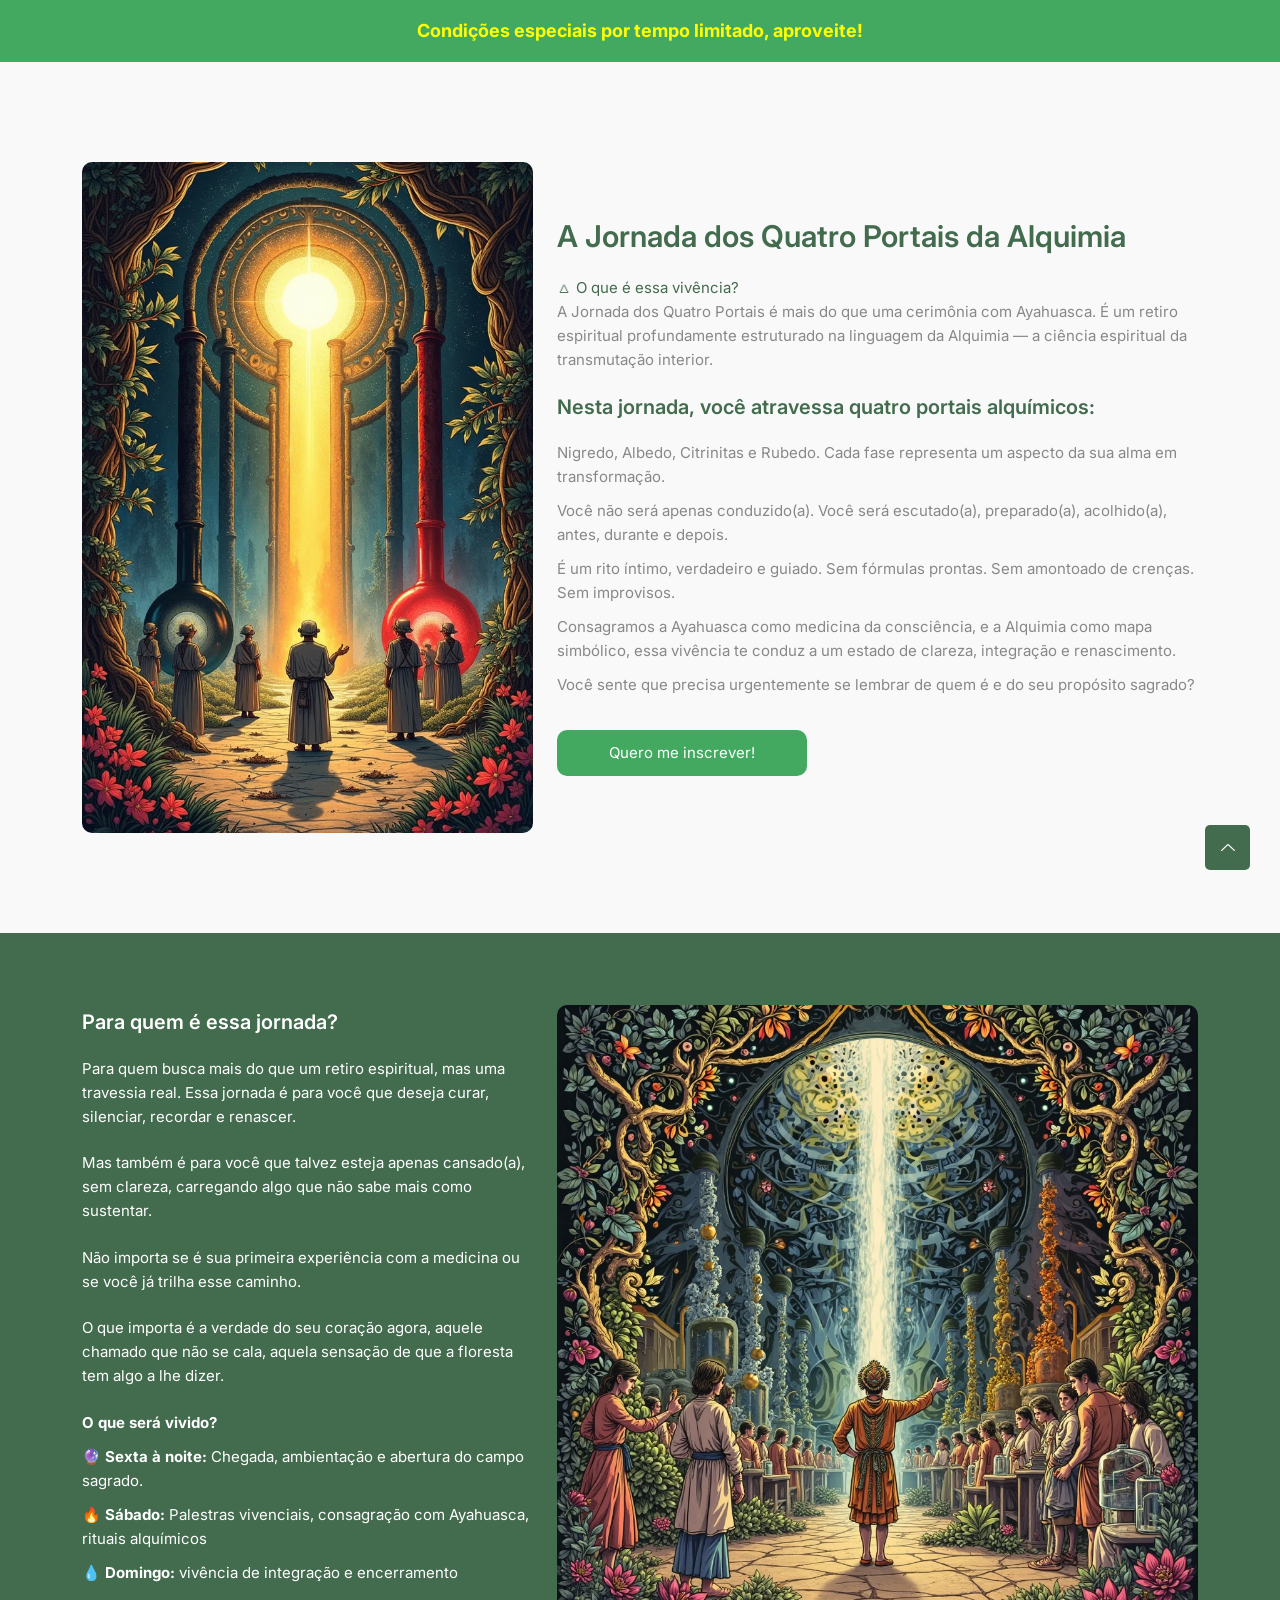
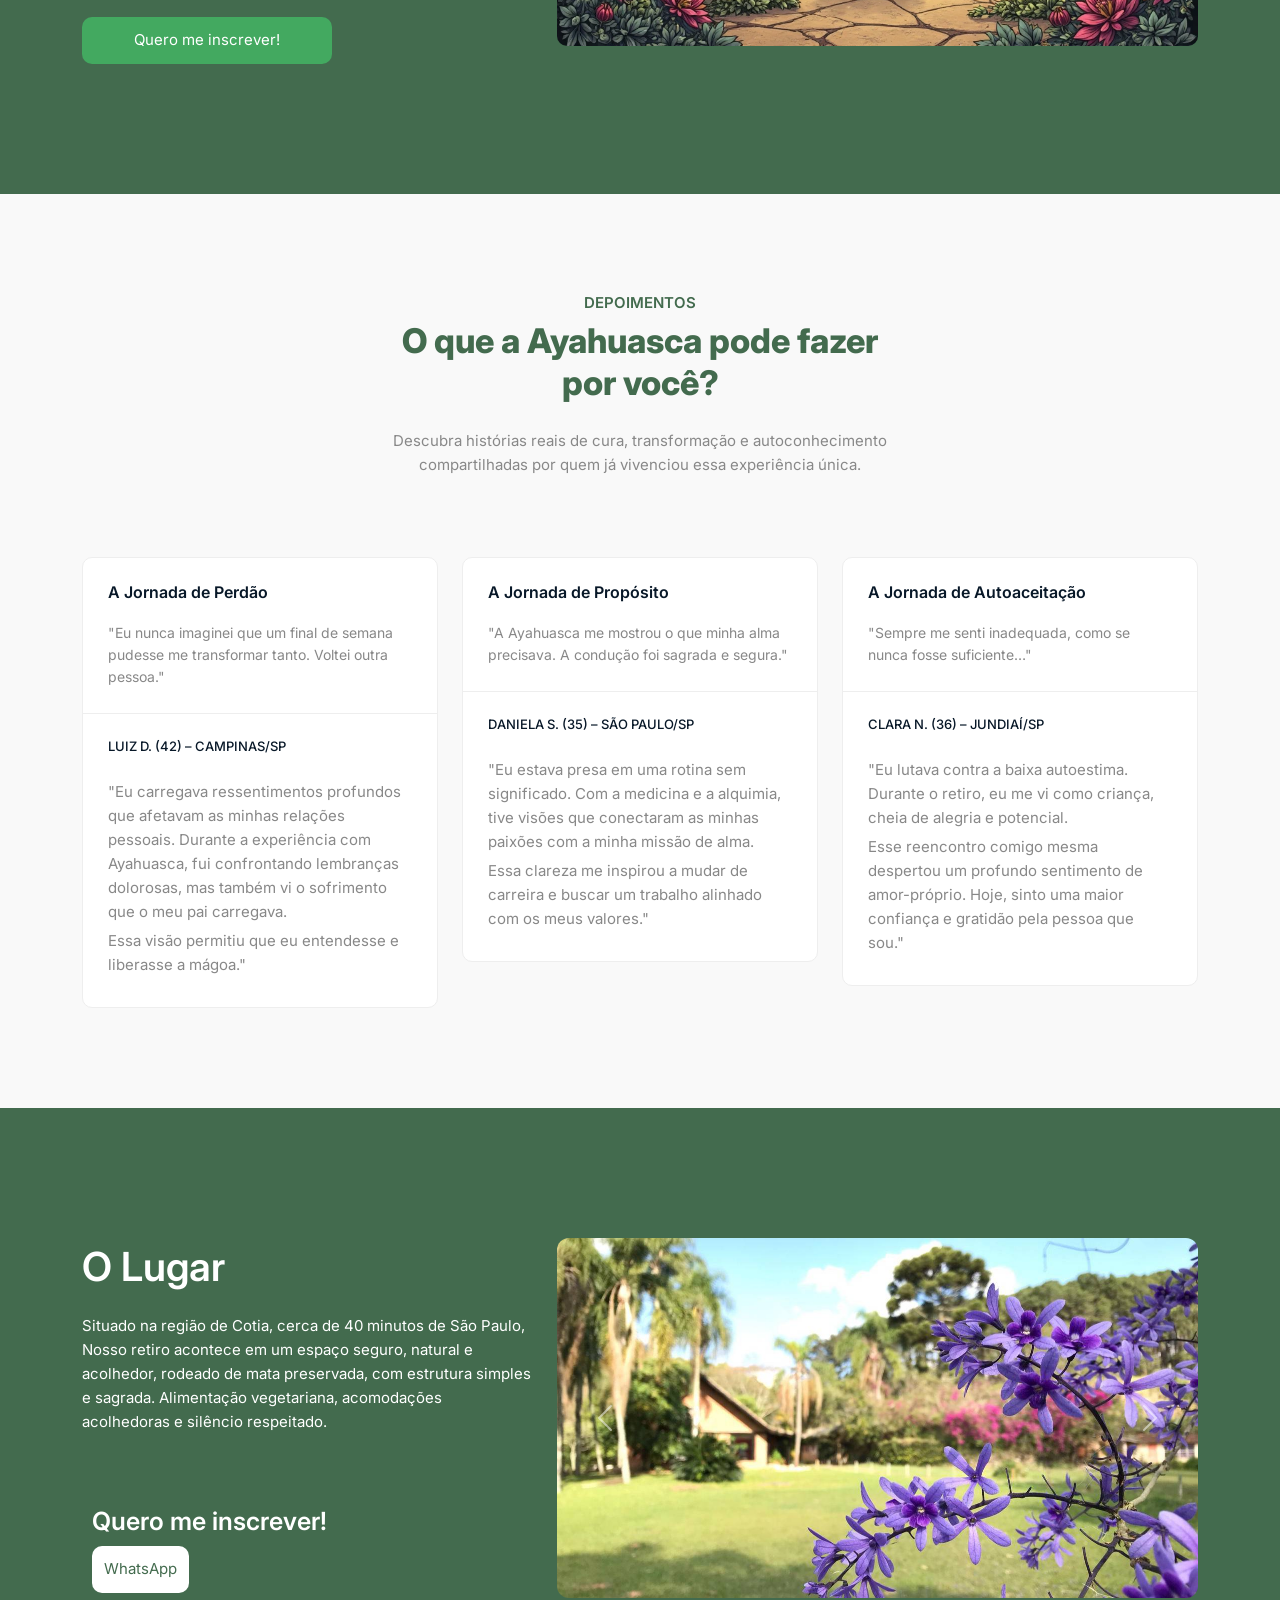
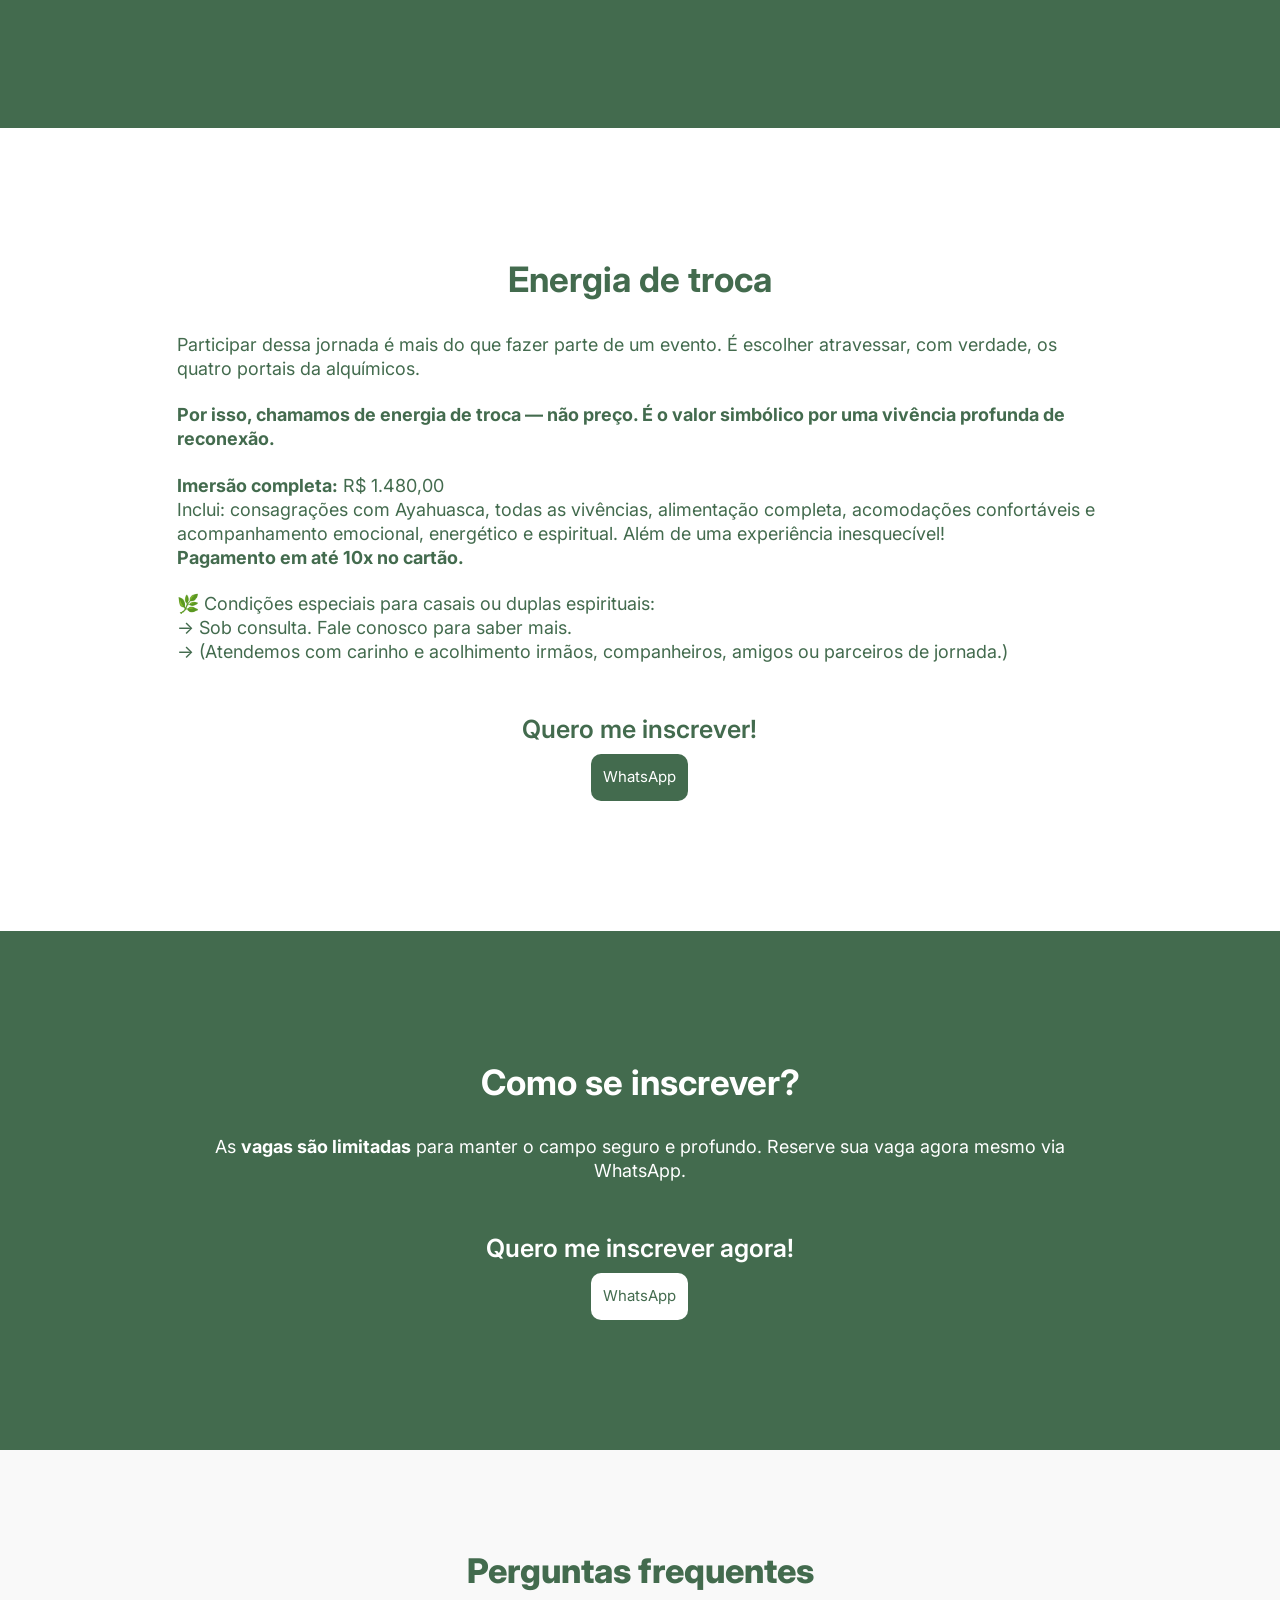
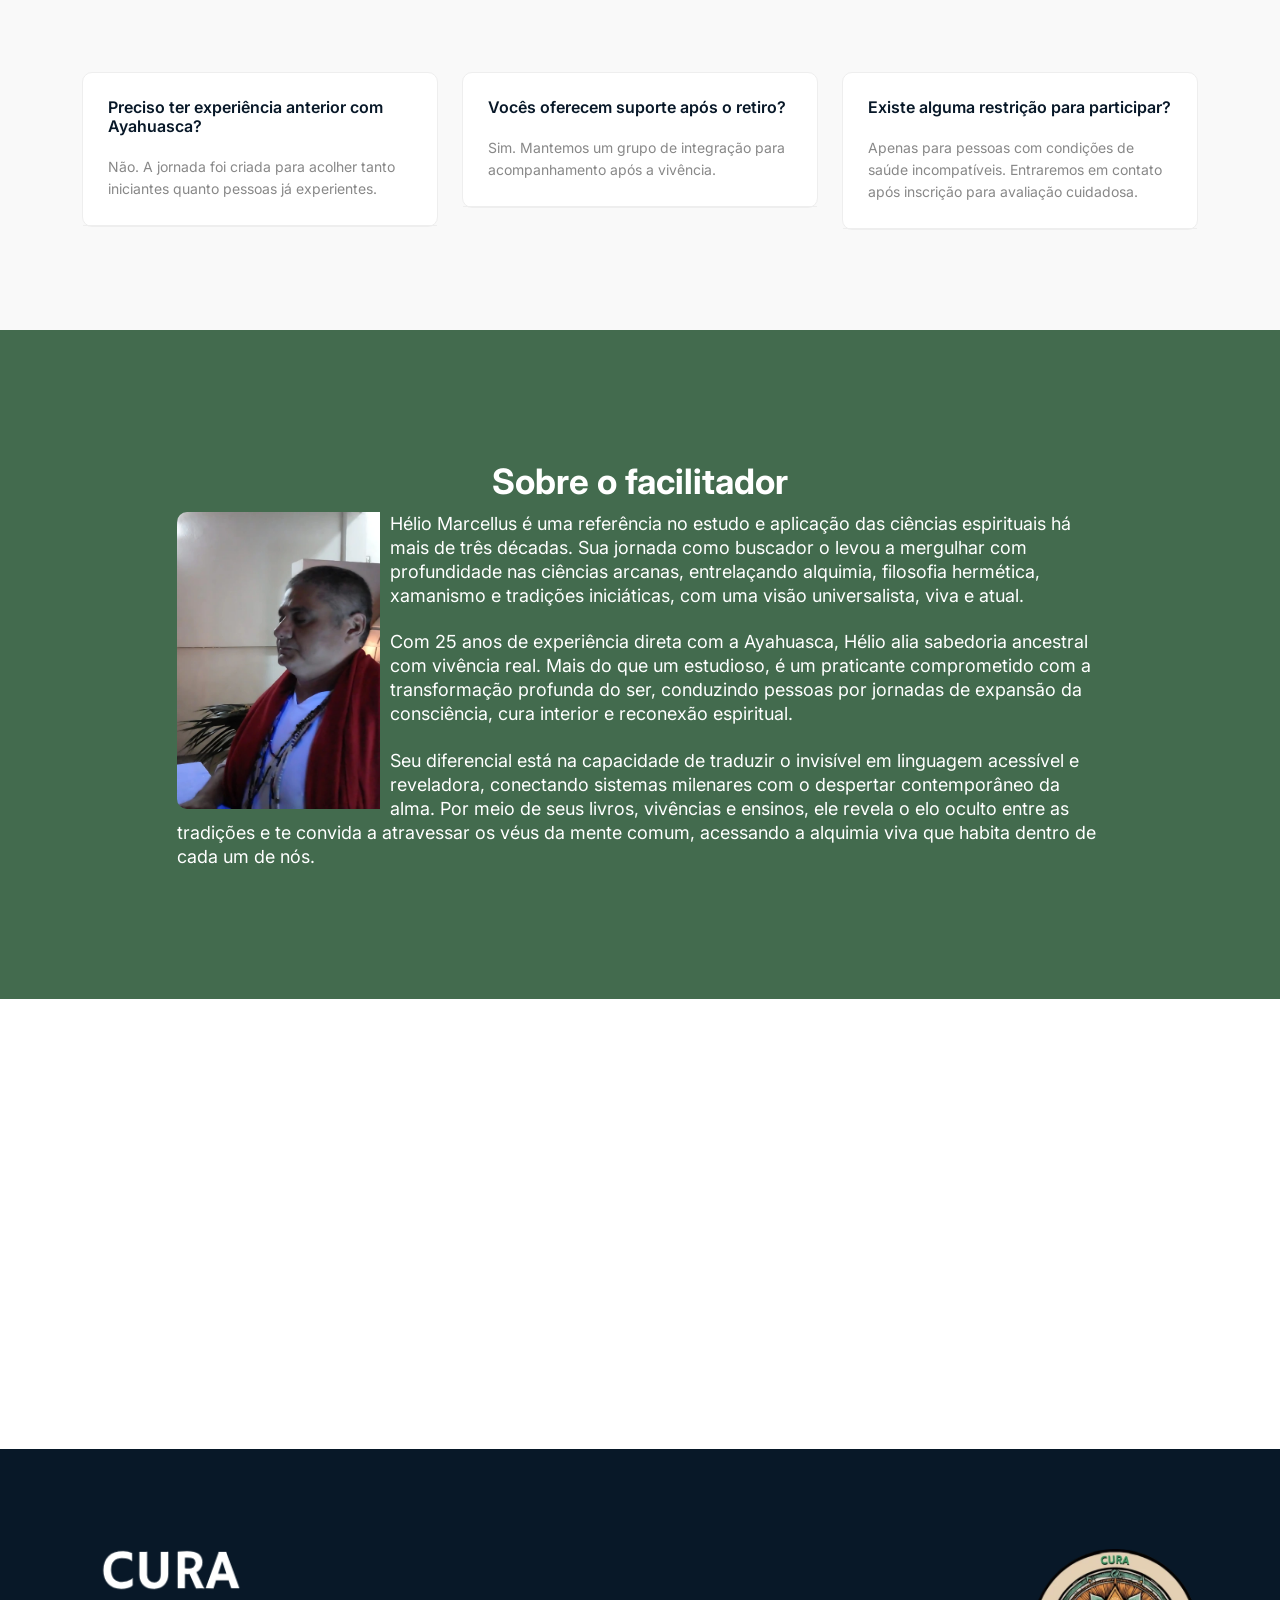
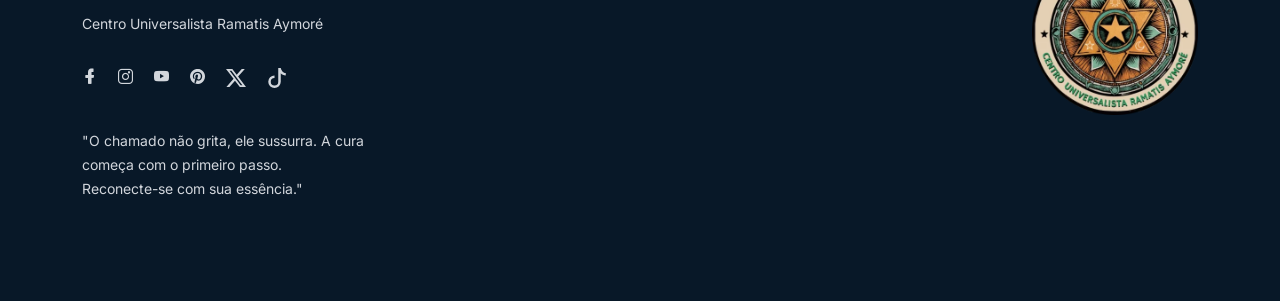
==== commit b08df4e4: "Update ayahuasca-retiro-espiritual.html" ====
--- a/ayahuasca-retiro-espiritual.html
+++ b/ayahuasca-retiro-espiritual.html
@@ -26,7 +26,7 @@
           },
           "offers": {
             "@type": "Offer",
-            "url": "https://ayahuascacura.com.br/ayahuasca-retiro-espiritual",
+            "url": "https://ayalquimia.com.br/ayahuasca-retiro-espiritual",
             "priceCurrency": "BRL",
             "price": 1.480,
             "priceValidUntil": "2025-12-31",
@@ -207,7 +207,7 @@
                         <p class="wow fadeInUp" data-wow-delay=".4s" style="padding-bottom: 10px;"><strong>🔥 Sábado:</strong> Palestras vivenciais, consagração com Ayahuasca, rituais alquímicos</p>
                         <p class="wow fadeInUp" data-wow-delay=".5s" style="padding-bottom: 10px;"><strong>💧 Domingo:</strong> vivência de integração e encerramento</p>
                         <br>
-                        <a class="contact-button wow fadeInUp" href="https://api.whatsapp.com/send?phone=5511990206945" target="_blank"
+                        <a class="contact-button wow fadeInUp" href="https://api.whatsapp.com/send?phone=5511932502425" target="_blank"
                             style="min-width: 250px; margin: 0 auto; text-align: center; color: #ffffff; background-color: #43a960;">Quero
                             me inscrever!
                         </a>
